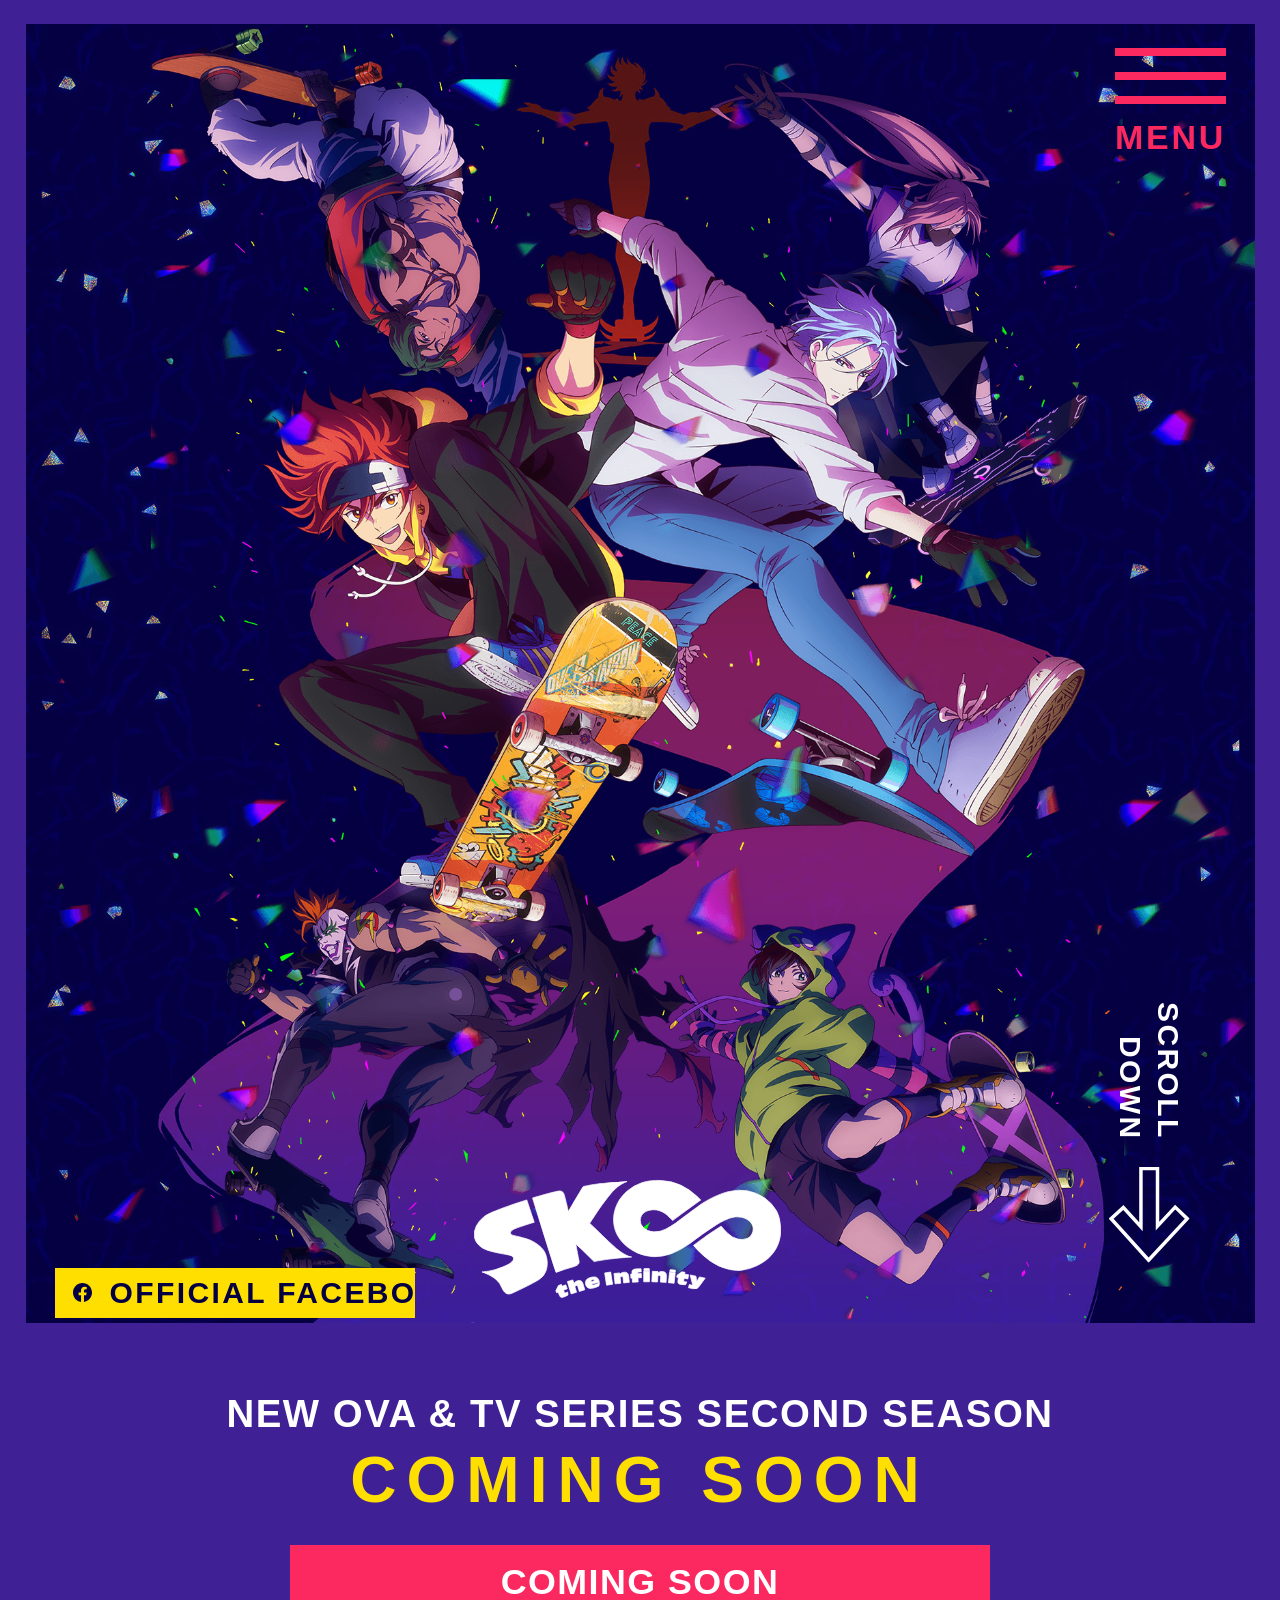
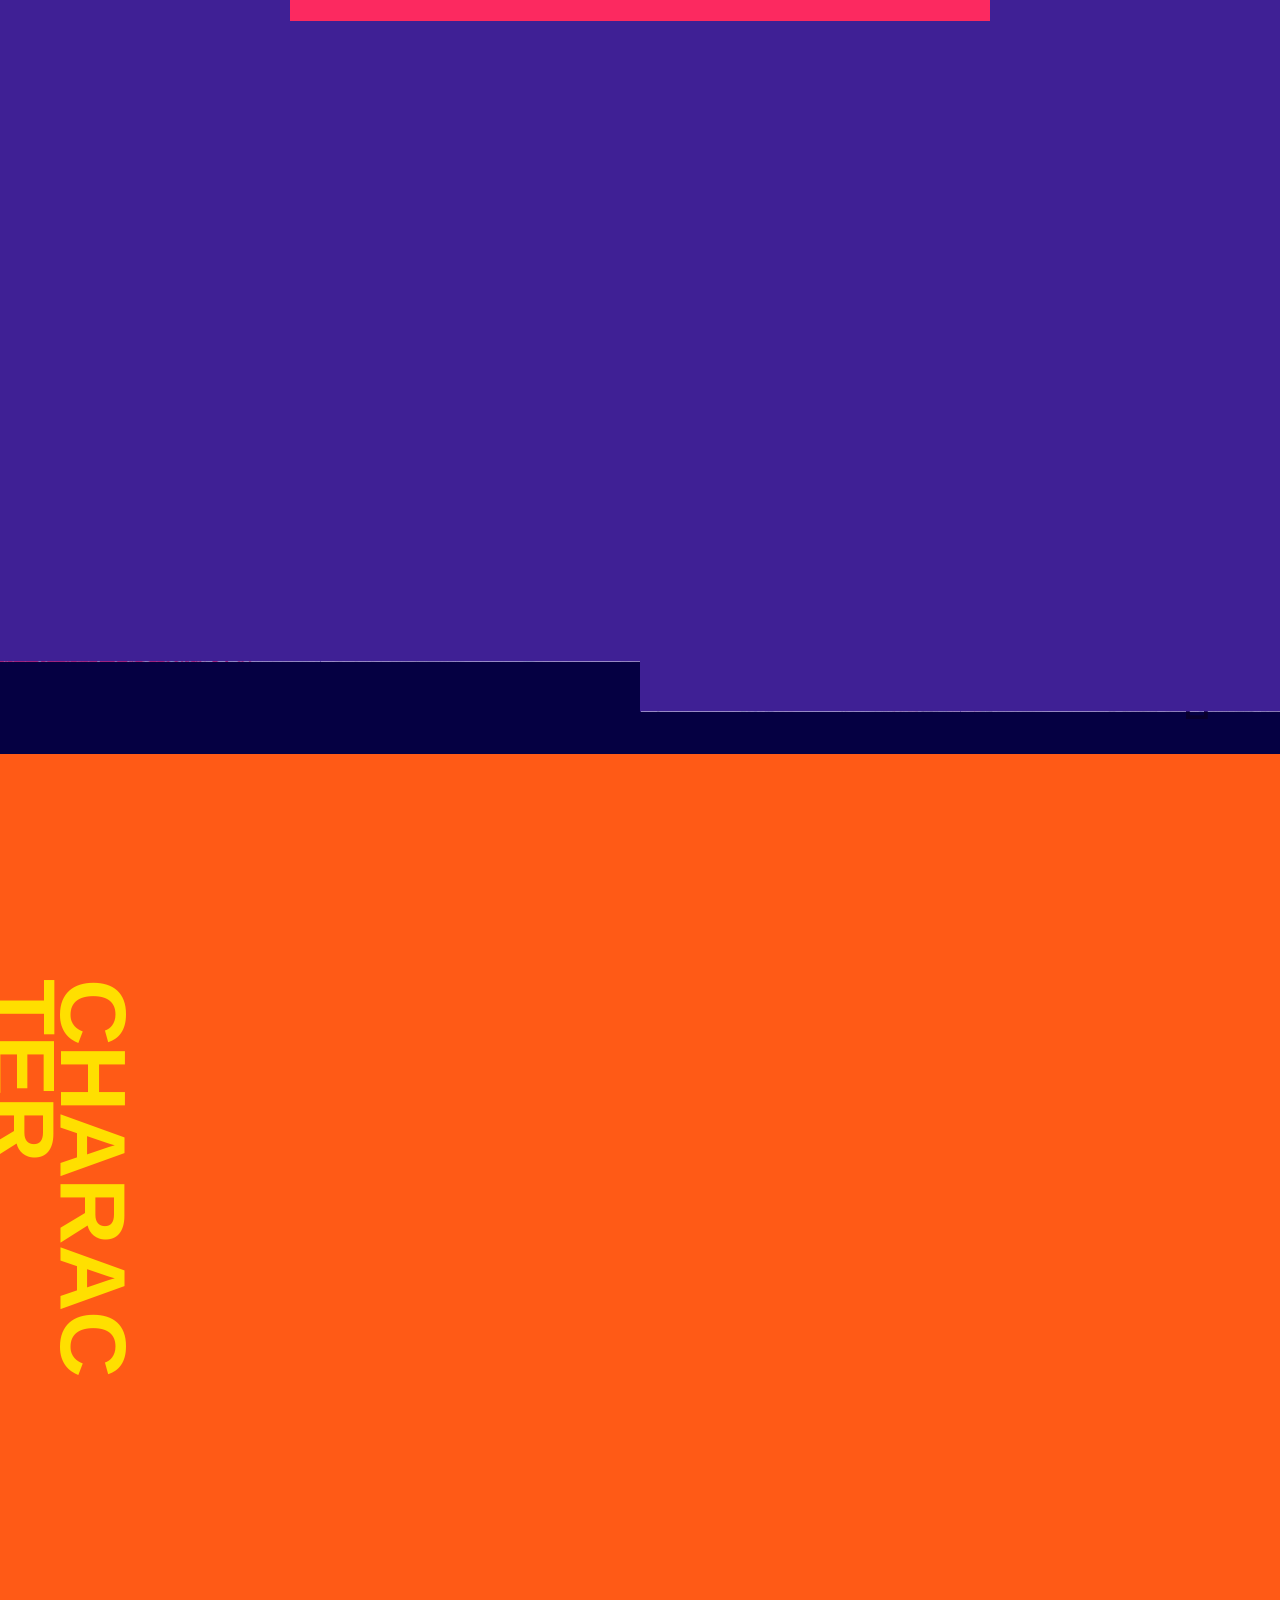
==== index.html @ 71a126e9 "!add [Добавил начальную секцию CHARACTER] - фон - оранжевый фон - анимация появления фона с двух сто" ====
<!DOCTYPE html>
<html lang="ru">
<head>
    <meta charset="UTF-8">
    <meta name="viewport" content="width=device-width, initial-scale=1.0">
    <link rel="stylesheet" href="reset.css">
    <link rel="stylesheet" href="style.css">
    <title>SK8 Infinity</title>
</head>
<body>
    <div class="page">
        <button class="burger" type="button" aria-label="Открыть меню">
            <span class="burger__lines" aria-hidden="true">
                <span class="burger__line"></span>
                <span class="burger__line"></span>
                <span class="burger__line"></span>
            </span>
            <span class="burger__text">MENU</span>
        </button>

        <header class="hero">
            <div class="hero__wrapper js-hero-parallax">
                <img class="hero__bg" src="img/kv_bg_base.jpg" alt="">

                <img class="hero__lame hero__lame--back hero__layer" src="img/kv_lame_r_01.png" alt="" data-depth="16">
                <img class="hero__lame hero__lame--middle hero__layer" src="img/kv_lame_r_02.png" alt="" data-depth="-22">

                <img class="hero__character hero__character--joe hero__layer" src="img/chara_joe.png" alt="" data-depth="-13">
                <img class="hero__character hero__character--miya hero__layer" src="img/chara_miya.png" alt="" data-depth="12" data-offset-y="20.9337">
                <img class="hero__character hero__character--cherry hero__layer" src="img/chara_cherry.png" alt="" data-depth="18">
                <img class="hero__shadow hero__layer" src="img/chara_shadow.png" alt="" data-depth="-8" data-offset-y="-13.9558">

                <img class="hero__main hero__layer" src="img/Reki_29.png" alt="" data-depth="-24">

                <img class="hero__logo" src="img/logo/logo.svg" alt="SK8 the Infinity">

                <a class="facebook-ticker" href="#" aria-label="Official Facebook SK8">
                    <span class="facebook-ticker__icon" aria-hidden="true">
                        <img src="img/logo/s_facebook.svg" alt="">
                    </span>
                    <span class="facebook-ticker__viewport">
                        <span class="facebook-ticker__track">
                            <span class="facebook-ticker__text">OFFICIAL FACEBOOK SK8</span>
                            <span class="facebook-ticker__text">OFFICIAL FACEBOOK SK8</span>
                            <span class="facebook-ticker__text">OFFICIAL FACEBOOK SK8</span>
                        </span>
                    </span>
                </a>

                <div class="scroll-down" aria-hidden="true">
                    <p class="scroll-down__text">
                        <span class="scroll-down__word">SCROLL</span>
                        <span class="scroll-down__word">DOWN</span>
                    </p>
                    <span class="scroll-down__arrow-wrap">
                        <img class="scroll-down__arrow" src="img/logo/arrow_l_w.svg" alt="">
                    </span>
                </div>

                <img class="hero__lame hero__lame--front hero__layer" src="img/kv_lame_r_03.png" alt="" data-depth="34">
                <img class="hero__lame hero__lame--small hero__layer" src="img/kv_lame_s.png" alt="" data-depth="-38">
            </div>
        </header>

        <section class="announcement" aria-labelledby="announcement-title">
            <p class="announcement__lead">NEW OVA &amp; TV SERIES SECOND SEASON</p>
            <h2 class="announcement__title" id="announcement-title">COMING SOON</h2>
            <a class="announcement__button" href="#">COMING SOON</a>
        </section>

        <section class="news-section js-reveal-section" aria-labelledby="news-title">
            <div class="news-section__inner">
                <h2 class="news-section__title" id="news-title" aria-label="NEWS">
                    <span class="news-section__title-letter" aria-hidden="true">N</span>
                    <span class="news-section__title-letter" aria-hidden="true">E</span>
                    <span class="news-section__title-letter" aria-hidden="true">W</span>
                    <span class="news-section__title-letter" aria-hidden="true">S</span>
                </h2>

                <div class="news-section__content">
                    <ul class="news-list">
                        <li class="news-list__item">
                            <a class="news-list__link" href="#">
                                <time class="news-list__date" datetime="2024-11-22">11.22.2024</time>
                                <span class="news-list__text">SK8 the Infinity EXTRA PART OVA is Coming Soon!</span>
                                <span class="news-list__arrow" aria-hidden="true">›</span>
                            </a>
                        </li>
                        <li class="news-list__item">
                            <a class="news-list__link" href="#">
                                <time class="news-list__date" datetime="2021-03-29">03.29.2021</time>
                                <span class="news-list__text">Part #11 Synopsis Updated!</span>
                                <span class="news-list__arrow" aria-hidden="true">›</span>
                            </a>
                        </li>
                        <li class="news-list__item">
                            <a class="news-list__link" href="#">
                                <time class="news-list__date" datetime="2021-03-22">03.22.2021</time>
                                <span class="news-list__text">Part #10 Synopsis Updated!</span>
                                <span class="news-list__arrow" aria-hidden="true">›</span>
                            </a>
                        </li>
                    </ul>

                    <a class="news-section__more" href="#">MORE <span aria-hidden="true">►</span></a>
                </div>
            </div>

            <div class="news-section__bottom-bg" aria-hidden="true">
                <span class="news-section__bottom-block news-section__bottom-block--left"></span>
                <span class="news-section__bottom-block news-section__bottom-block--right"></span>
            </div>
            <button class="news-section__pagetop" type="button" aria-label="Наверх">
                <img src="img/logo/arrow_l_w.svg" alt="">
            </button>

            <div class="news-section__cover" aria-hidden="true">
                <span class="news-section__cover-line"></span>
                <span class="news-section__cover-line"></span>
                <span class="news-section__cover-line"></span>
                <span class="news-section__cover-line"></span>
            </div>
        </section>

        <section class="character-section js-character-section" aria-labelledby="character-title">
            <div class="character-section__bg" aria-hidden="true">
                <div class="character-section__bg-side character-section__bg-side--left"></div>
                <div class="character-section__bg-side character-section__bg-side--right"></div>
            </div>

            <h2 class="character-section__title" id="character-title" aria-label="CHARACTER">
                <span class="character-section__title-letter" aria-hidden="true">C</span>
                <span class="character-section__title-letter" aria-hidden="true">H</span>
                <span class="character-section__title-letter" aria-hidden="true">A</span>
                <span class="character-section__title-letter" aria-hidden="true">R</span>
                <span class="character-section__title-letter" aria-hidden="true">A</span>
                <span class="character-section__title-letter" aria-hidden="true">C</span>
                <span class="character-section__title-letter" aria-hidden="true">T</span>
                <span class="character-section__title-letter" aria-hidden="true">E</span>
                <span class="character-section__title-letter" aria-hidden="true">R</span>
            </h2>
        </section>
    </div>

    <script src="script/main.js"></script>
</body>
</html>
---- style.css ----
html {
    background: #3f2095;
}

body {
    min-width: 320px;
    background: #3f2095;
    color: #ffffff;
    font-family: Arial, Helvetica, sans-serif;
}

img {
    display: block;
    max-width: 100%;
}

.page {
    min-height: 100vh;
    overflow: hidden;
}

.burger {
    position: fixed;
    top: 48px;
    right: 54px;
    z-index: 9999;
    isolation: isolate;
    display: inline-grid;
    justify-items: center;
    gap: 16px;
    border: 0;
    background: transparent;
    color: #fc2960;
    cursor: pointer;
    font: inherit;
}

.burger__lines {
    display: flex;
    flex-direction: column;
    justify-self: stretch;
    gap: 16px;
    width: 100%;
}

.burger__line {
    display: block;
    width: 100%;
    height: 8px;
    background: currentColor;
    transition: transform 0.45s cubic-bezier(0.25, 1, 0.5, 1);
}

.burger:hover .burger__line:nth-child(1),
.burger:focus-visible .burger__line:nth-child(1) {
    transform: translateY(24px);
}

.burger:hover .burger__line:nth-child(3),
.burger:focus-visible .burger__line:nth-child(3) {
    transform: translateY(-24px);
}

.burger__text {
    font-family: Impact, "Arial Black", Arial, sans-serif;
    font-size: 34px;
    font-weight: 900;
    line-height: 1;
    letter-spacing: 0.08em;
}

.hero {
    display: flex;
    align-items: flex-start;
    justify-content: center;
    min-height: 100vh;
    background: #3f2095;
    overflow: hidden;
    padding-top: 24px;
}

.hero__wrapper {
    position: relative;
    width: min(96vw, 1800px);
    min-width: 320px;
    aspect-ratio: 1800 / 1903;
    overflow: hidden;
    isolation: isolate;
    contain: layout paint;
}

.hero__bg,
.hero__layer {
    position: absolute;
    inset: 0;
    width: 100%;
    height: 100%;
    user-select: none;
    pointer-events: none;
}

.hero__bg {
    position: relative;
    z-index: 0;
    object-fit: cover;
}

.hero__layer {
    object-fit: cover;
}

.hero__lame {
    z-index: 1;
    object-fit: cover;
}

.hero__lame--middle {
    z-index: 4;
}

.hero__lame--front,
.hero__lame--small {
    z-index: 9;
}

.hero__character {
    z-index: 2;
}

.hero__character--joe,
.hero__character--miya,
.hero__character--cherry,
.hero__shadow {
    transform-origin: center bottom;
}

.hero__shadow {
    z-index: 3;
}

.hero__main {
    z-index: 6;
}

.hero__logo {
    position: absolute;
    left: 49%;
    bottom: 2.2%;
    z-index: 30;
    width: 25%;
    height: auto;
    transform: translateX(-50%) rotate(-4deg);
    user-select: none;
    pointer-events: none;
}

.facebook-ticker {
    position: absolute;
    left: 2.4%;
    bottom: 0.4%;
    z-index: 10;
    display: flex;
    align-items: center;
    width: 22%;
    min-width: 360px;
    height: 50px;
    overflow: hidden;
    background: #ffdf00;
    color: #050042;
    text-decoration: none;
}

.facebook-ticker__icon {
    flex: 0 0 auto;
    display: grid;
    place-items: center;
    width: 54px;
    height: 100%;
}

.facebook-ticker__icon img {
    width: 19px;
    height: 19px;
    object-fit: contain;
}

.facebook-ticker__viewport {
    flex: 1 1 auto;
    min-width: 0;
    overflow: hidden;
}

.facebook-ticker__track {
    display: flex;
    width: max-content;
    animation: facebookTicker 7s linear infinite;
}

.facebook-ticker__text {
    flex: 0 0 auto;
    padding-right: 38px;
    font-family: Impact, "Arial Black", Arial, sans-serif;
    font-size: 30px;
    font-weight: 900;
    line-height: 1;
    letter-spacing: 0.08em;
    white-space: nowrap;
}

@keyframes facebookTicker {
    from {
        transform: translateX(0);
    }

    to {
        transform: translateX(-33.333%);
    }
}

.scroll-down {
    position: absolute;
    right: 4.7%;
    bottom: 5.2%;
    z-index: 10;
    display: grid;
    justify-items: center;
    gap: 34px;
    color: #ffffff;
    pointer-events: none;
}

.scroll-down__text {
    display: flex;
    flex-direction: row-reverse;
    align-items: flex-start;
    gap: 8px;
    font-family: Impact, "Arial Black", Arial, sans-serif;
    font-size: 30px;
    font-weight: 900;
    line-height: 1;
    letter-spacing: 0.08em;
}

.scroll-down__word {
    writing-mode: vertical-rl;
    text-orientation: mixed;
}

.scroll-down__word:last-child {
    align-self: flex-end;
}

.scroll-down__arrow-wrap {
    display: block;
    width: 96px;
    animation: scrollArrowDown 0.85s cubic-bezier(0.45, 0, 0.55, 1) infinite alternate;
}

.scroll-down__arrow {
    width: 100%;
    height: auto;
    transform: rotate(90deg);
}

@keyframes scrollArrowDown {
    from {
        transform: translateY(0);
    }

    to {
        transform: translateY(18px);
    }
}

.announcement {
    background: #3f2095;
    padding: 72px 7% 15px;
    text-align: center;
}

.announcement__lead,
.announcement__title,
.announcement__button {
    font-family: Impact, "Arial Black", Arial, sans-serif;
    font-weight: 900;
    line-height: 1;
    letter-spacing: 0.04em;
}

.announcement__lead {
    color: #ffffff;
    font-size: clamp(24px, 3vw, 40px);
}

.announcement__title {
    margin-top: 14px;
    color: #ffdf00;
    font-size: clamp(34px, 5vw, 68px);
    letter-spacing: 10px;
}

.announcement__button {
    display: flex;
    align-items: center;
    justify-content: center;
    margin: 33px auto 0;
    width: min(100%, 700px);
    min-height: 76px;
    background: #fc2960;
    color: #ffffff;
    font-size: clamp(24px, 2.8vw, 38px);
    text-decoration: none;
}

.news-section {
    position: relative;
    overflow: hidden;
    background: url("img/section_news/bg_pc.jpg") center center / cover no-repeat;
    color: #050042;
    margin-top: 72px;
    padding: 96px 0 146px;
}

.news-section::before,
.news-section::after {
    position: absolute;
    z-index: 0;
    width: 34%;
    height: 58%;
    background-repeat: no-repeat;
    background-size: contain;
    pointer-events: none;
    content: "";
}

.news-section::before {
    top: 0;
    right: 0;
    background-image: url("img/section_news/news_bg_splash01.png");
    background-position: top right;
}

.news-section::after {
    bottom: 0;
    left: 0;
    background-image: url("img/section_news/news_bg_splash02.png");
    background-position: bottom left;
}

.news-section__inner {
    position: relative;
    z-index: 1;
    display: grid;
    grid-template-columns: 120px minmax(0, 1fr);
    gap: 34px;
    width: min(72vw, 1340px);
    margin: 0 auto;
}

.news-section__title {
    justify-self: end;
    writing-mode: vertical-rl;
    font-family: Impact, "Arial Black", Arial, sans-serif;
    font-weight: 900;
    font-size: 0;
    line-height: 0;
    letter-spacing: 0;
}

.news-section__title-letter {
    display: inline-block;
    opacity: 0;
    font-size: clamp(72px, 6.3vw, 118px);
    line-height: 0.72;
    letter-spacing: 0;
    transform: translate(-220px, 420px);
    transition: opacity 0.45s ease, transform 0.85s cubic-bezier(0.16, 1, 0.3, 1);
}

.news-section.is-visible .news-section__title-letter {
    opacity: 1;
    transform: translate(0, 0);
}

.news-section.is-visible .news-section__title-letter:nth-child(1) {
    transition-delay: 0.3s;
}

.news-section.is-visible .news-section__title-letter:nth-child(2) {
    transition-delay: 0.42s;
}

.news-section.is-visible .news-section__title-letter:nth-child(3) {
    transition-delay: 0.54s;
}

.news-section.is-visible .news-section__title-letter:nth-child(4) {
    transition-delay: 0.66s;
}

.news-section:not(.is-visible) .news-section__title-letter:nth-child(1) {
    transition-delay: 0.18s;
}

.news-section:not(.is-visible) .news-section__title-letter:nth-child(2) {
    transition-delay: 0.12s;
}

.news-section:not(.is-visible) .news-section__title-letter:nth-child(3) {
    transition-delay: 0.06s;
}

.news-section:not(.is-visible) .news-section__title-letter:nth-child(4) {
    transition-delay: 0s;
}

.news-section__content {
    min-width: 0;
    padding-top: 24px;
}

.news-list {
    display: grid;
    gap: 11px;
    opacity: 0;
    transform: translateX(180px) scaleX(1.12);
    transform-origin: right center;
    transition: opacity 0.2s ease, transform 0.42s cubic-bezier(0.16, 1, 0.3, 1);
    transition-delay: 0s;
}

.news-section.is-visible .news-list {
    opacity: 1;
    transform: translateX(0) scaleX(1);
    transition-delay: 0.46s;
}

.news-list__item {
    position: relative;
    background: #050042;
    overflow: hidden;
}

.news-list__item::before {
    position: absolute;
    inset: 0;
    z-index: 0;
    transform: scaleX(0);
    transform-origin: left center;
    background: #ffdf00;
    transition: transform 0.55s cubic-bezier(0.16, 1, 0.3, 1);
    content: "";
}

.news-list__item:hover::before,
.news-list__item:focus-within::before {
    transform: scaleX(1);
}

.news-list__link {
    position: relative;
    z-index: 1;
    display: grid;
    grid-template-columns: 210px minmax(0, 1fr) 56px;
    align-items: center;
    min-height: 102px;
    padding: 0 18px 0 0;
    color: #ffffff;
    text-decoration: none;
    transition: color 0.25s ease;
}

.news-list__item:hover .news-list__link,
.news-list__item:focus-within .news-list__link {
    color: #050042;
}

.news-list__date {
    justify-self: start;
    transform: rotate(-5deg);
    background: #ffdf00;
    color: #050042;
    padding: 4px 10px 6px;
    font-family: Impact, "Arial Black", Arial, sans-serif;
    font-size: clamp(24px, 2vw, 38px);
    font-weight: 900;
    line-height: 0.9;
    letter-spacing: 0.02em;
    white-space: nowrap;
}

.news-list__text {
    min-width: 0;
    font-family: Impact, "Arial Black", Arial, sans-serif;
    font-size: clamp(17px, 1.25vw, 24px);
    font-weight: 900;
    line-height: 1.2;
}

.news-list__arrow {
    justify-self: center;
    color: #ffffff;
    font-family: Arial, Helvetica, sans-serif;
    font-size: 68px;
    font-weight: 400;
    line-height: 1;
    transition: color 0.25s ease;
}

.news-list__item:hover .news-list__arrow,
.news-list__item:focus-within .news-list__arrow {
    color: #050042;
}

.news-section__more {
    display: inline-flex;
    align-items: center;
    justify-content: flex-end;
    gap: 10px;
    float: right;
    margin-top: 28px;
    color: #050042;
    font-family: Impact, "Arial Black", Arial, sans-serif;
    font-size: 24px;
    font-weight: 900;
    line-height: 1;
    text-align: right;
    text-decoration: none;
    letter-spacing: 0.04em;
    opacity: 0;
    transform: translateX(180px) scaleX(1.12);
    transform-origin: right center;
    transition: opacity 0.2s ease, transform 0.42s cubic-bezier(0.16, 1, 0.3, 1);
    transition-delay: 0s;
}

.news-section.is-visible .news-section__more {
    opacity: 1;
    transform: translateX(0) scaleX(1);
    transition-delay: 0.46s;
}

.news-section__more span {
    display: inline-block;
    font-size: 16px;
    line-height: 1;
    transition: transform 0.35s cubic-bezier(0.16, 1, 0.3, 1);
}

.news-section__more:hover span,
.news-section__more:focus-visible span {
    transform: translateX(10px);
}

.news-section__cover {
    position: absolute;
    inset: -1px 0 -2px;
    z-index: 5;
    display: flex;
    clip-path: polygon(0 0, 100% 0, 100% calc(100% - 44px), 50% calc(100% - 44px), 50% calc(100% - 94px), 0 calc(100% - 94px));
    pointer-events: none;
}

.news-section__bottom-bg {
    position: absolute;
    inset: auto 0 -2px;
    z-index: 1;
    height: 102px;
    pointer-events: none;
}

.news-section__bottom-block {
    position: absolute;
    background: #050042;
}

.news-section__bottom-block--left {
    left: 0;
    bottom: 0;
    width: calc(50% + 1px);
    height: 94px;
}

.news-section__bottom-block--right {
    right: 0;
    bottom: 0;
    width: calc(50% + 1px);
    height: 44px;
}

.news-section__pagetop {
    position: absolute;
    right: 2.4%;
    bottom: 42px;
    z-index: 2;
    width: 104px;
    border: 0;
    background: transparent;
    cursor: pointer;
    transform: rotate(-90deg);
}

.news-section__pagetop img {
    width: 100%;
    height: auto;
    filter: brightness(0) saturate(100%) invert(6%) sepia(89%) saturate(2512%) hue-rotate(244deg) brightness(75%) contrast(112%);
    transition: transform 0.4s cubic-bezier(0.16, 1, 0.3, 1);
}

.news-section__pagetop:hover img,
.news-section__pagetop:focus-visible img {
    transform: translateX(14px);
}

.news-section__cover-line {
    flex: 1 0 25.08%;
    margin-left: -1px;
    background: #3f2095;
    transform: scaleY(1);
    transform-origin: center bottom;
    transition: transform 1.2s cubic-bezier(0.16, 1, 0.3, 1);
}

.news-section__cover-line:first-child {
    margin-left: 0;
}

.news-section.is-visible .news-section__cover-line {
    transform: scaleY(0);
}

.news-section.is-visible .news-section__cover-line:nth-child(4) {
    transition-delay: 0s;
}

.news-section.is-visible .news-section__cover-line:nth-child(3) {
    transition-delay: 0.12s;
}

.news-section.is-visible .news-section__cover-line:nth-child(2) {
    transition-delay: 0.24s;
}

.news-section.is-visible .news-section__cover-line:nth-child(1) {
    transition-delay: 0.36s;
}

.news-section:not(.is-visible) .news-section__cover-line:nth-child(4) {
    transition-delay: 0.36s;
}

.news-section:not(.is-visible) .news-section__cover-line:nth-child(3) {
    transition-delay: 0.24s;
}

.news-section:not(.is-visible) .news-section__cover-line:nth-child(2) {
    transition-delay: 0.12s;
}

.news-section:not(.is-visible) .news-section__cover-line:nth-child(1) {
    transition-delay: 0s;
}

.character-section {
    position: relative;
    min-height: 100vh;
    overflow: hidden;
    background: #ff5a16;
}

.character-section__bg {
    position: absolute;
    inset: 0;
    display: flex;
    pointer-events: none;
}

.character-section__bg-side {
    min-width: 0;
    transform: scaleX(0);
    transition: transform 1.1s cubic-bezier(0.16, 1, 0.3, 1);
}

.character-section__bg-side--left {
    flex: 0 0 30%;
    transform-origin: left center;
    background: linear-gradient(rgba(0, 0, 0, 0.34), rgba(0, 0, 0, 0.34)), url("img/section_characters/bg_img_pc.jpg") center center / cover no-repeat;
}

.character-section__bg-side--right {
    flex: 1 1 auto;
    transform-origin: right center;
    background: url("img/section_characters/bg_orange_sp.jpg") center center / cover no-repeat;
}

.character-section.is-visible .character-section__bg-side {
    transform: scaleX(1);
}

.character-section.is-visible .character-section__bg-side--left {
    transition-delay: 0s;
}

.character-section.is-visible .character-section__bg-side--right {
    transition-delay: 0.12s;
}

.character-section:not(.is-visible) .character-section__bg-side--left {
    transition-delay: 0.12s;
}

.character-section:not(.is-visible) .character-section__bg-side--right {
    transition-delay: 0s;
}

.character-section__title {
    position: absolute;
    top: 50%;
    left: -1.2%;
    z-index: 1;
    transform: translateY(-50%);
    writing-mode: vertical-rl;
    color: #ffdf00;
    font-family: Impact, "Arial Black", Arial, sans-serif;
    font-size: 0;
    font-weight: 900;
    line-height: 0;
    letter-spacing: 0;
}

.character-section__title-letter {
    display: inline-block;
    opacity: 0;
    font-size: clamp(74px, 7.2vw, 138px);
    line-height: 0.78;
    letter-spacing: 0;
    transform: translate(-180px, 280px);
    transition: opacity 0.42s ease, transform 0.8s cubic-bezier(0.16, 1, 0.3, 1);
}

.character-section.is-visible .character-section__title-letter {
    opacity: 1;
    transform: translate(0, 0);
}

.character-section.is-visible .character-section__title-letter:nth-child(1) {
    transition-delay: 0.2s;
}

.character-section.is-visible .character-section__title-letter:nth-child(2) {
    transition-delay: 0.3s;
}

.character-section.is-visible .character-section__title-letter:nth-child(3) {
    transition-delay: 0.4s;
}

.character-section.is-visible .character-section__title-letter:nth-child(4) {
    transition-delay: 0.5s;
}

.character-section.is-visible .character-section__title-letter:nth-child(5) {
    transition-delay: 0.6s;
}

.character-section.is-visible .character-section__title-letter:nth-child(6) {
    transition-delay: 0.7s;
}

.character-section.is-visible .character-section__title-letter:nth-child(7) {
    transition-delay: 0.8s;
}

.character-section.is-visible .character-section__title-letter:nth-child(8) {
    transition-delay: 0.9s;
}

.character-section.is-visible .character-section__title-letter:nth-child(9) {
    transition-delay: 1s;
}

.character-section:not(.is-visible) .character-section__title-letter {
    transition-delay: 0s;
}

@media (max-width: 700px) {
    .burger {
        top: 28px;
        right: 24px;
        gap: 10px;
    }

    .burger__lines {
        gap: 10px;
    }

    .burger__line {
        height: 7px;
    }

    .burger:hover .burger__line:nth-child(1),
    .burger:focus-visible .burger__line:nth-child(1) {
        transform: translateY(17px);
    }

    .burger:hover .burger__line:nth-child(3),
    .burger:focus-visible .burger__line:nth-child(3) {
        transform: translateY(-17px);
    }

    .burger__text {
        font-size: 24px;
    }

    .hero {
        align-items: stretch;
    }

    .hero__wrapper {
        width: 100vw;
    }

    .hero__logo {
        bottom: 2.8%;
        width: 58%;
    }

    .facebook-ticker {
        left: 0;
        bottom: 10%;
        width: 72%;
        min-width: 0;
        height: 42px;
    }

    .facebook-ticker__icon {
        width: 44px;
    }

    .facebook-ticker__icon img {
        width: 17px;
        height: 17px;
    }

    .facebook-ticker__text {
        padding-right: 28px;
        font-size: 24px;
    }

    .scroll-down {
        right: 5%;
        bottom: 5%;
        gap: 24px;
    }

    .scroll-down__text {
        font-size: 20px;
        gap: 6px;
    }

    .scroll-down__arrow-wrap {
        width: 64px;
    }

    .announcement {
        padding: 18px 18px 26px;
    }

    .announcement__title {
        margin-top: 10px;
        font-size: clamp(32px, 11vw, 52px);
    }

    .announcement__button {
        margin-top: 22px;
        min-height: 58px;
    }

    .news-section {
        margin-top: 48px;
        padding: 62px 18px 116px;
    }

    .news-section::before,
    .news-section::after {
        width: 58%;
        height: 36%;
    }

    .news-section__inner {
        display: block;
        width: 100%;
    }

    .news-section__title {
        margin-bottom: 24px;
        writing-mode: horizontal-tb;
    }

    .news-section__title-letter {
        font-size: 60px;
        line-height: 0.8;
        transform: translate(-120px, 120px);
    }

    .news-section__content {
        padding-top: 0;
    }

    .news-list__link {
        grid-template-columns: 1fr 34px;
        row-gap: 12px;
        min-height: 112px;
        padding: 14px 8px 14px 12px;
    }

    .news-list__date {
        grid-column: 1 / -1;
        font-size: 27px;
    }

    .news-list__text {
        font-size: 18px;
    }

    .news-list__arrow {
        font-size: 48px;
    }

    .news-section__more {
        margin-top: 22px;
        font-size: 22px;
    }

    .news-section__pagetop {
        right: 12px;
        bottom: -4px;
        width: 74px;
    }

    .news-section__bottom-bg {
        height: 82px;
    }

    .news-section__cover {
        clip-path: polygon(0 0, 100% 0, 100% calc(100% - 36px), 50% calc(100% - 36px), 50% calc(100% - 76px), 0 calc(100% - 76px));
    }

    .news-section__bottom-block--left {
        width: calc(50% + 1px);
        height: 76px;
    }

    .news-section__bottom-block--right {
        height: 36px;
        width: calc(50% + 1px);
    }

    .character-section {
        min-height: 760px;
    }

    .character-section__bg {
        display: block;
    }

    .character-section__bg-side {
        position: absolute;
        inset: 0;
    }

    .character-section__bg-side--left {
        width: 42%;
    }

    .character-section__title {
        left: -5%;
    }

    .character-section__title-letter {
        font-size: 72px;
        transform: translate(-90px, 180px);
    }
}
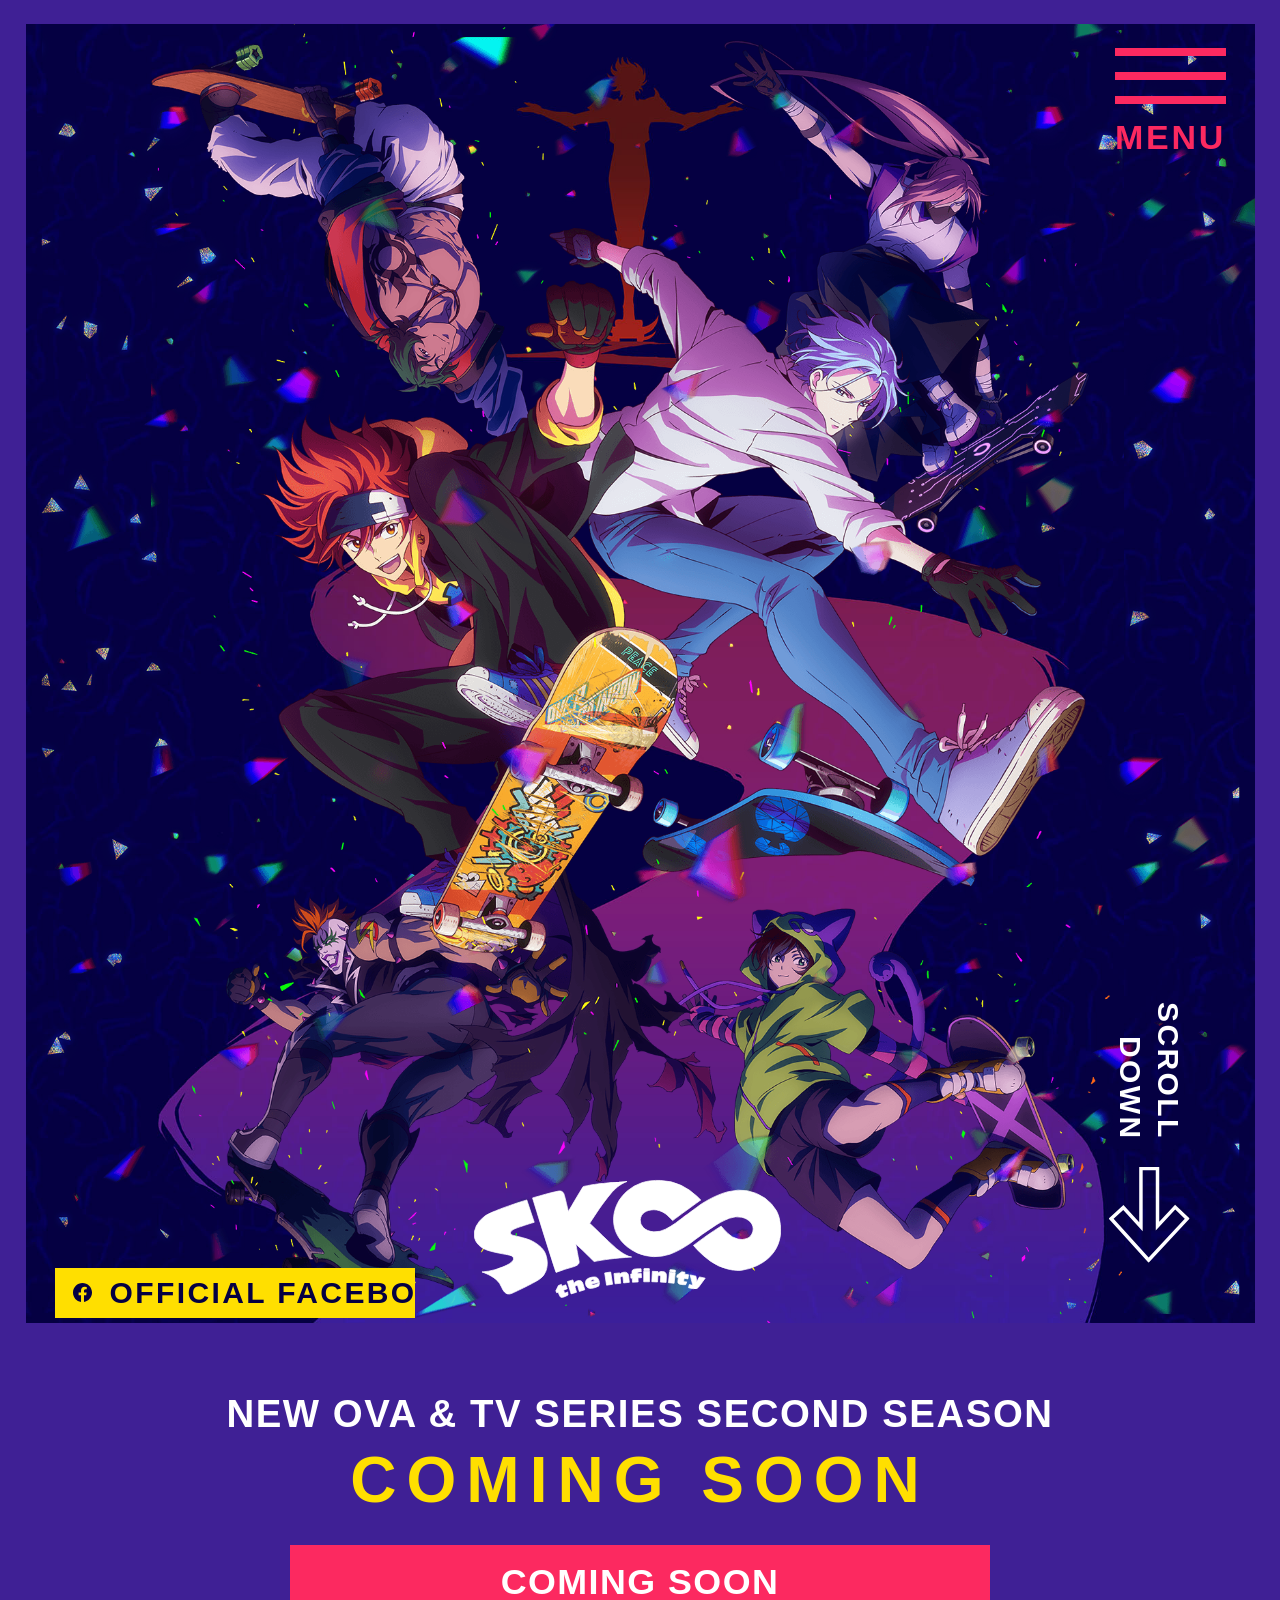
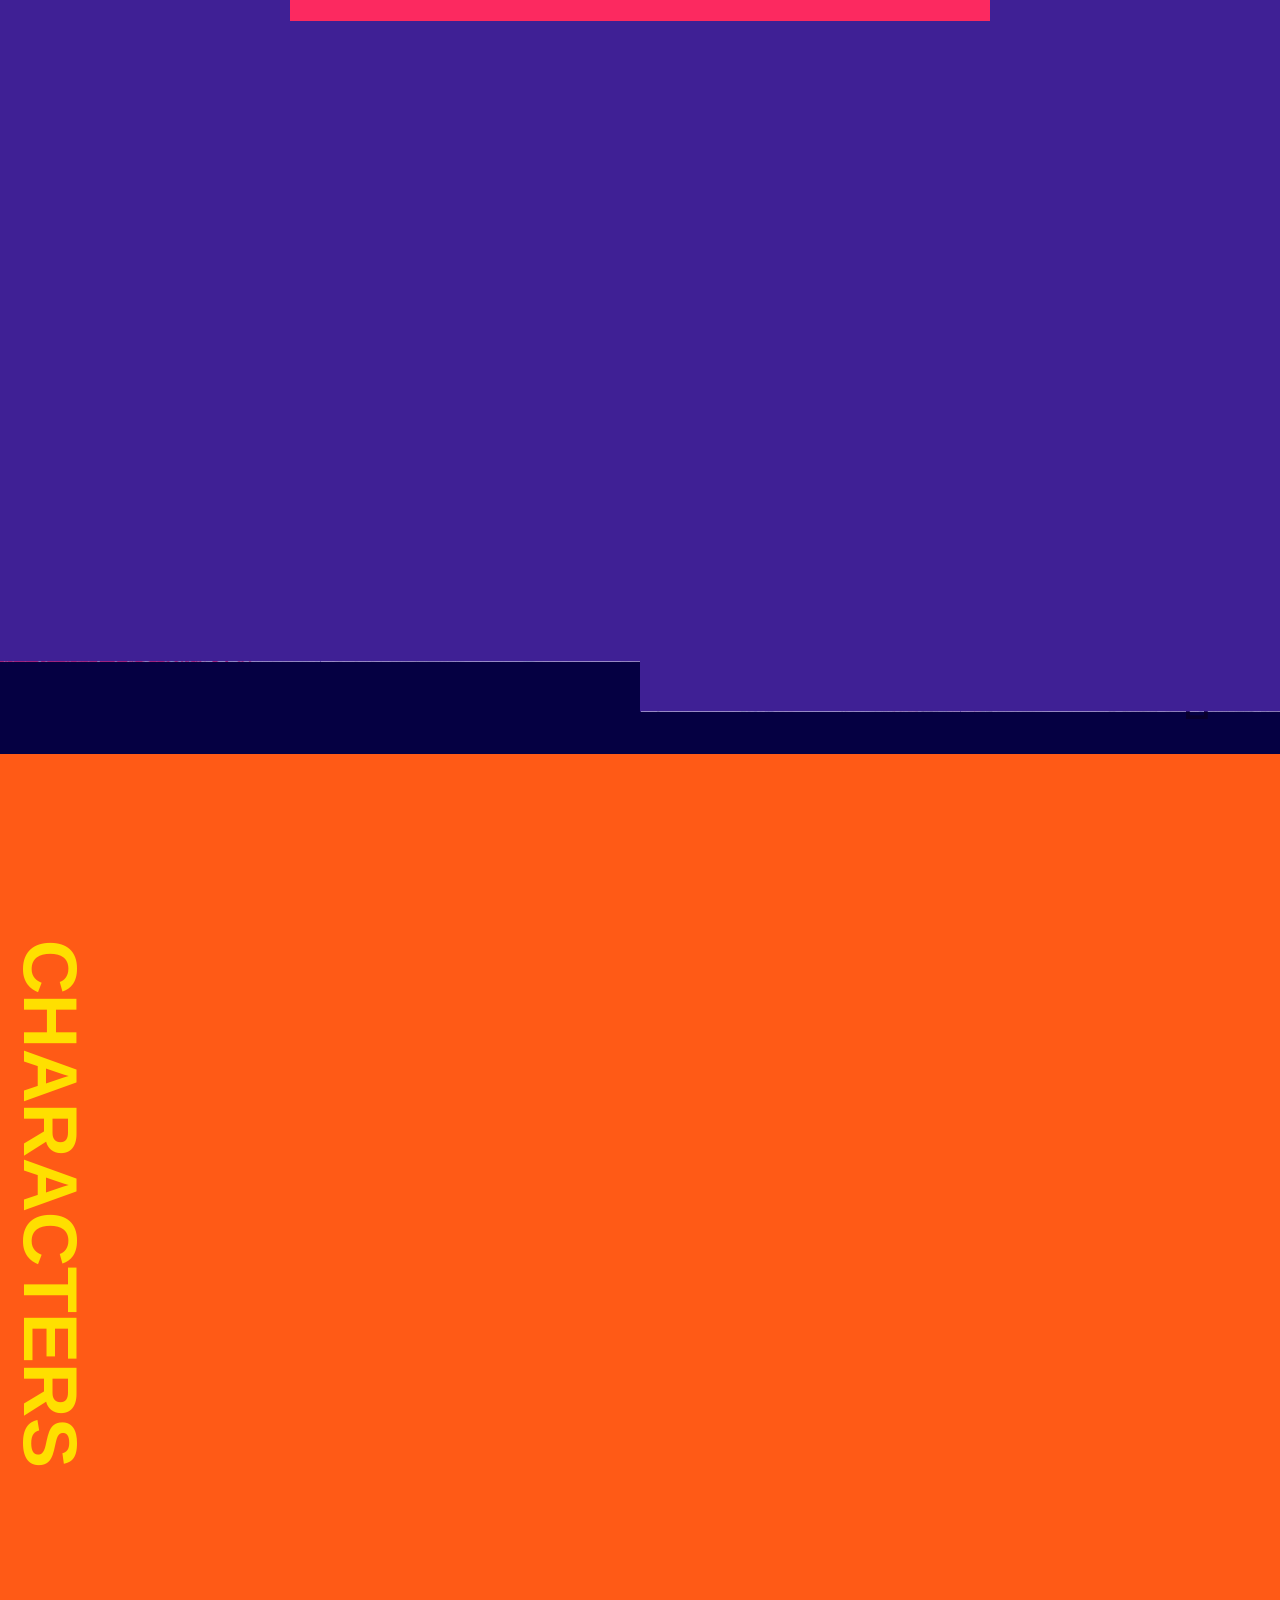
==== commit 1bf48fba: "!fix -готовы background секции characters" ====
--- a/index.html
+++ b/index.html
@@ -128,7 +128,7 @@
                 <div class="character-section__bg-side character-section__bg-side--right"></div>
             </div>
 
-            <h2 class="character-section__title" id="character-title" aria-label="CHARACTER">
+            <h2 class="character-section__title" id="character-title" aria-label="CHARACTERS">
                 <span class="character-section__title-letter" aria-hidden="true">C</span>
                 <span class="character-section__title-letter" aria-hidden="true">H</span>
                 <span class="character-section__title-letter" aria-hidden="true">A</span>
@@ -138,6 +138,7 @@
                 <span class="character-section__title-letter" aria-hidden="true">T</span>
                 <span class="character-section__title-letter" aria-hidden="true">E</span>
                 <span class="character-section__title-letter" aria-hidden="true">R</span>
+                <span class="character-section__title-letter" aria-hidden="true">S</span>
             </h2>
         </section>
     </div>
--- a/style.css
+++ b/style.css
@@ -716,10 +716,11 @@
 .character-section__title {
     position: absolute;
     top: 50%;
-    left: -1.2%;
+    left: 1.8%;
     z-index: 1;
     transform: translateY(-50%);
     writing-mode: vertical-rl;
+    white-space: nowrap;
     color: #ffdf00;
     font-family: Impact, "Arial Black", Arial, sans-serif;
     font-size: 0;
@@ -731,11 +732,11 @@
 .character-section__title-letter {
     display: inline-block;
     opacity: 0;
-    font-size: clamp(74px, 7.2vw, 138px);
-    line-height: 0.78;
+    font-size: clamp(58px, 5.9vw, 112px);
+    line-height: 0.72;
     letter-spacing: 0;
-    transform: translate(-180px, 280px);
-    transition: opacity 0.42s ease, transform 0.8s cubic-bezier(0.16, 1, 0.3, 1);
+    transform: translate(-220px, 420px);
+    transition: opacity 0.3s ease, transform 0.55s cubic-bezier(0.16, 1, 0.3, 1);
 }
 
 .character-section.is-visible .character-section__title-letter {
@@ -744,39 +745,43 @@
 }
 
 .character-section.is-visible .character-section__title-letter:nth-child(1) {
-    transition-delay: 0.2s;
+    transition-delay: 0.18s;
 }
 
 .character-section.is-visible .character-section__title-letter:nth-child(2) {
+    transition-delay: 0.24s;
+}
+
+.character-section.is-visible .character-section__title-letter:nth-child(3) {
     transition-delay: 0.3s;
 }
 
-.character-section.is-visible .character-section__title-letter:nth-child(3) {
-    transition-delay: 0.4s;
-}
-
 .character-section.is-visible .character-section__title-letter:nth-child(4) {
-    transition-delay: 0.5s;
+    transition-delay: 0.36s;
 }
 
 .character-section.is-visible .character-section__title-letter:nth-child(5) {
+    transition-delay: 0.42s;
+}
+
+.character-section.is-visible .character-section__title-letter:nth-child(6) {
+    transition-delay: 0.48s;
+}
+
+.character-section.is-visible .character-section__title-letter:nth-child(7) {
+    transition-delay: 0.54s;
+}
+
+.character-section.is-visible .character-section__title-letter:nth-child(8) {
     transition-delay: 0.6s;
 }
 
-.character-section.is-visible .character-section__title-letter:nth-child(6) {
-    transition-delay: 0.7s;
-}
-
-.character-section.is-visible .character-section__title-letter:nth-child(7) {
-    transition-delay: 0.8s;
-}
-
-.character-section.is-visible .character-section__title-letter:nth-child(8) {
-    transition-delay: 0.9s;
-}
-
 .character-section.is-visible .character-section__title-letter:nth-child(9) {
-    transition-delay: 1s;
+    transition-delay: 0.66s;
+}
+
+.character-section.is-visible .character-section__title-letter:nth-child(10) {
+    transition-delay: 0.72s;
 }
 
 .character-section:not(.is-visible) .character-section__title-letter {
@@ -974,11 +979,12 @@
     }
 
     .character-section__title {
-        left: -5%;
+        top: 50%;
+        left: 2%;
     }
 
     .character-section__title-letter {
-        font-size: 72px;
-        transform: translate(-90px, 180px);
-    }
-}
+        font-size: 48px;
+        transform: translate(-120px, 120px);
+    }
+}
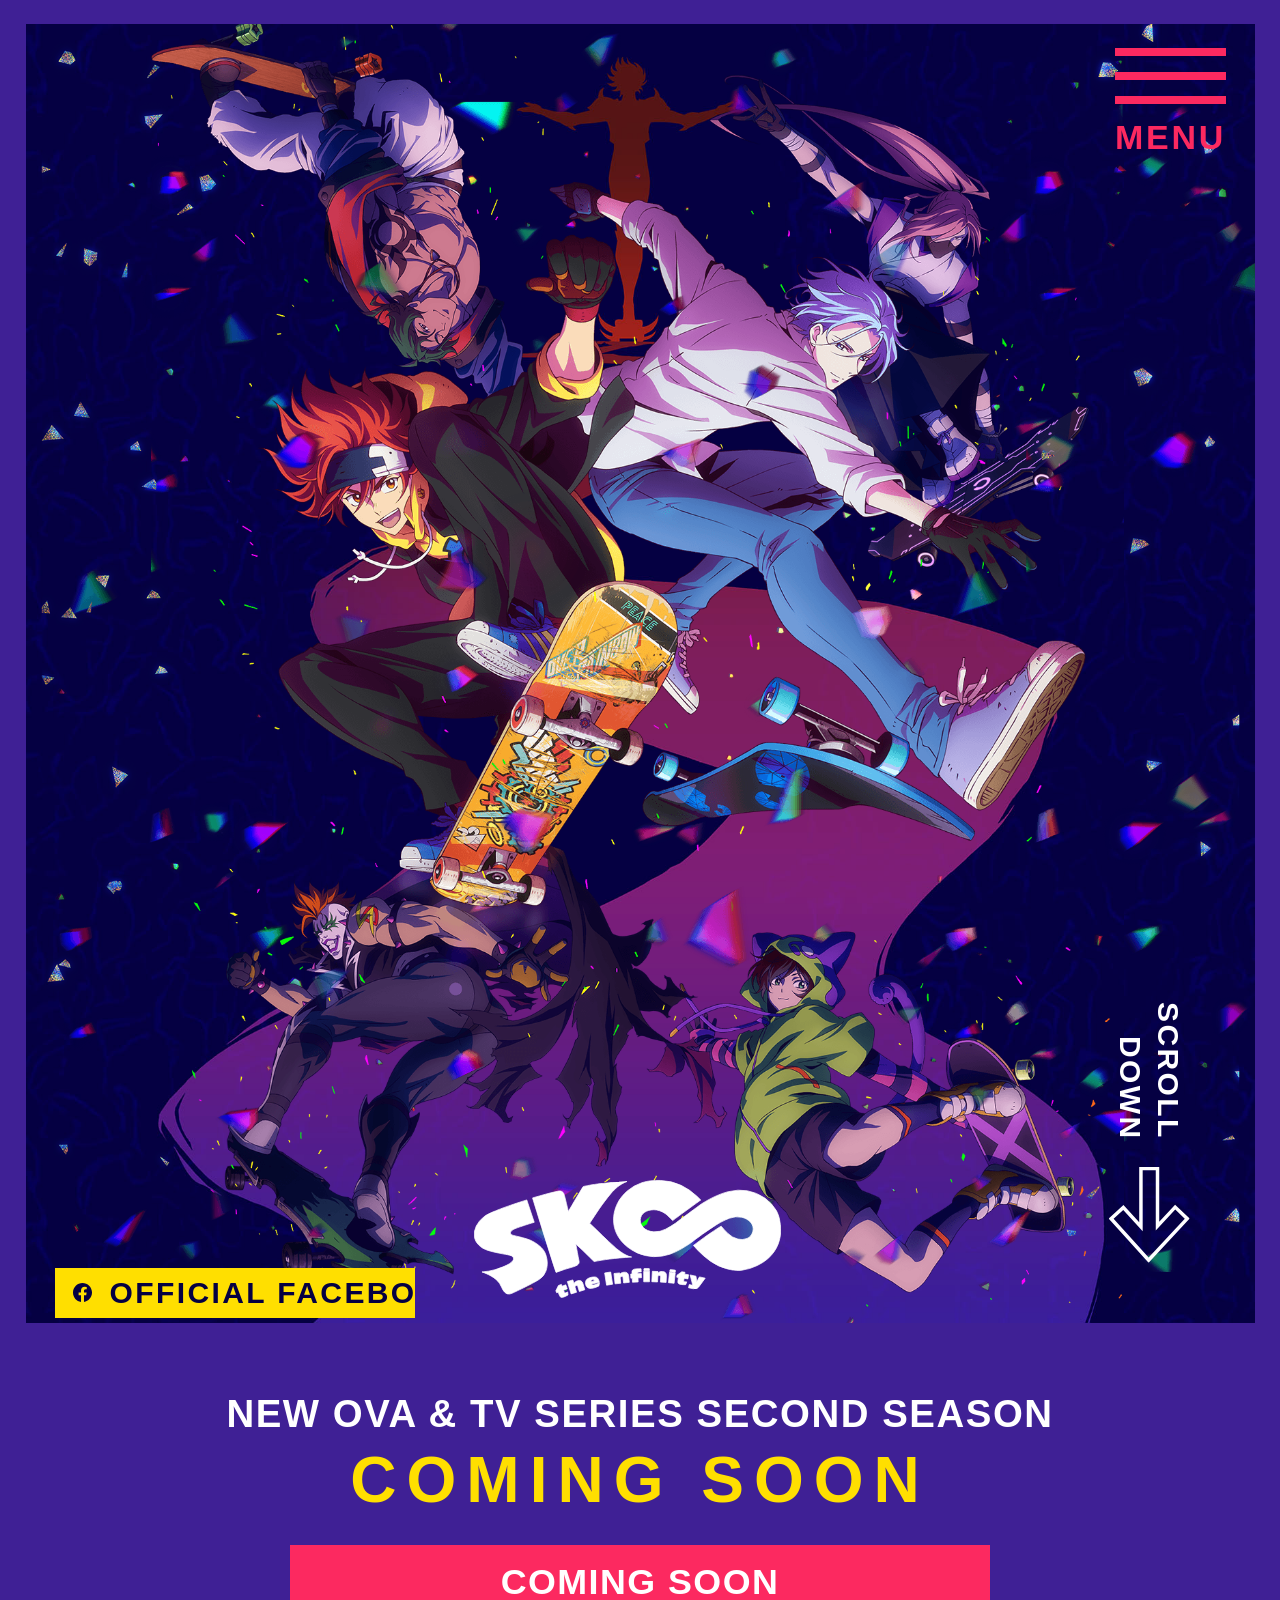
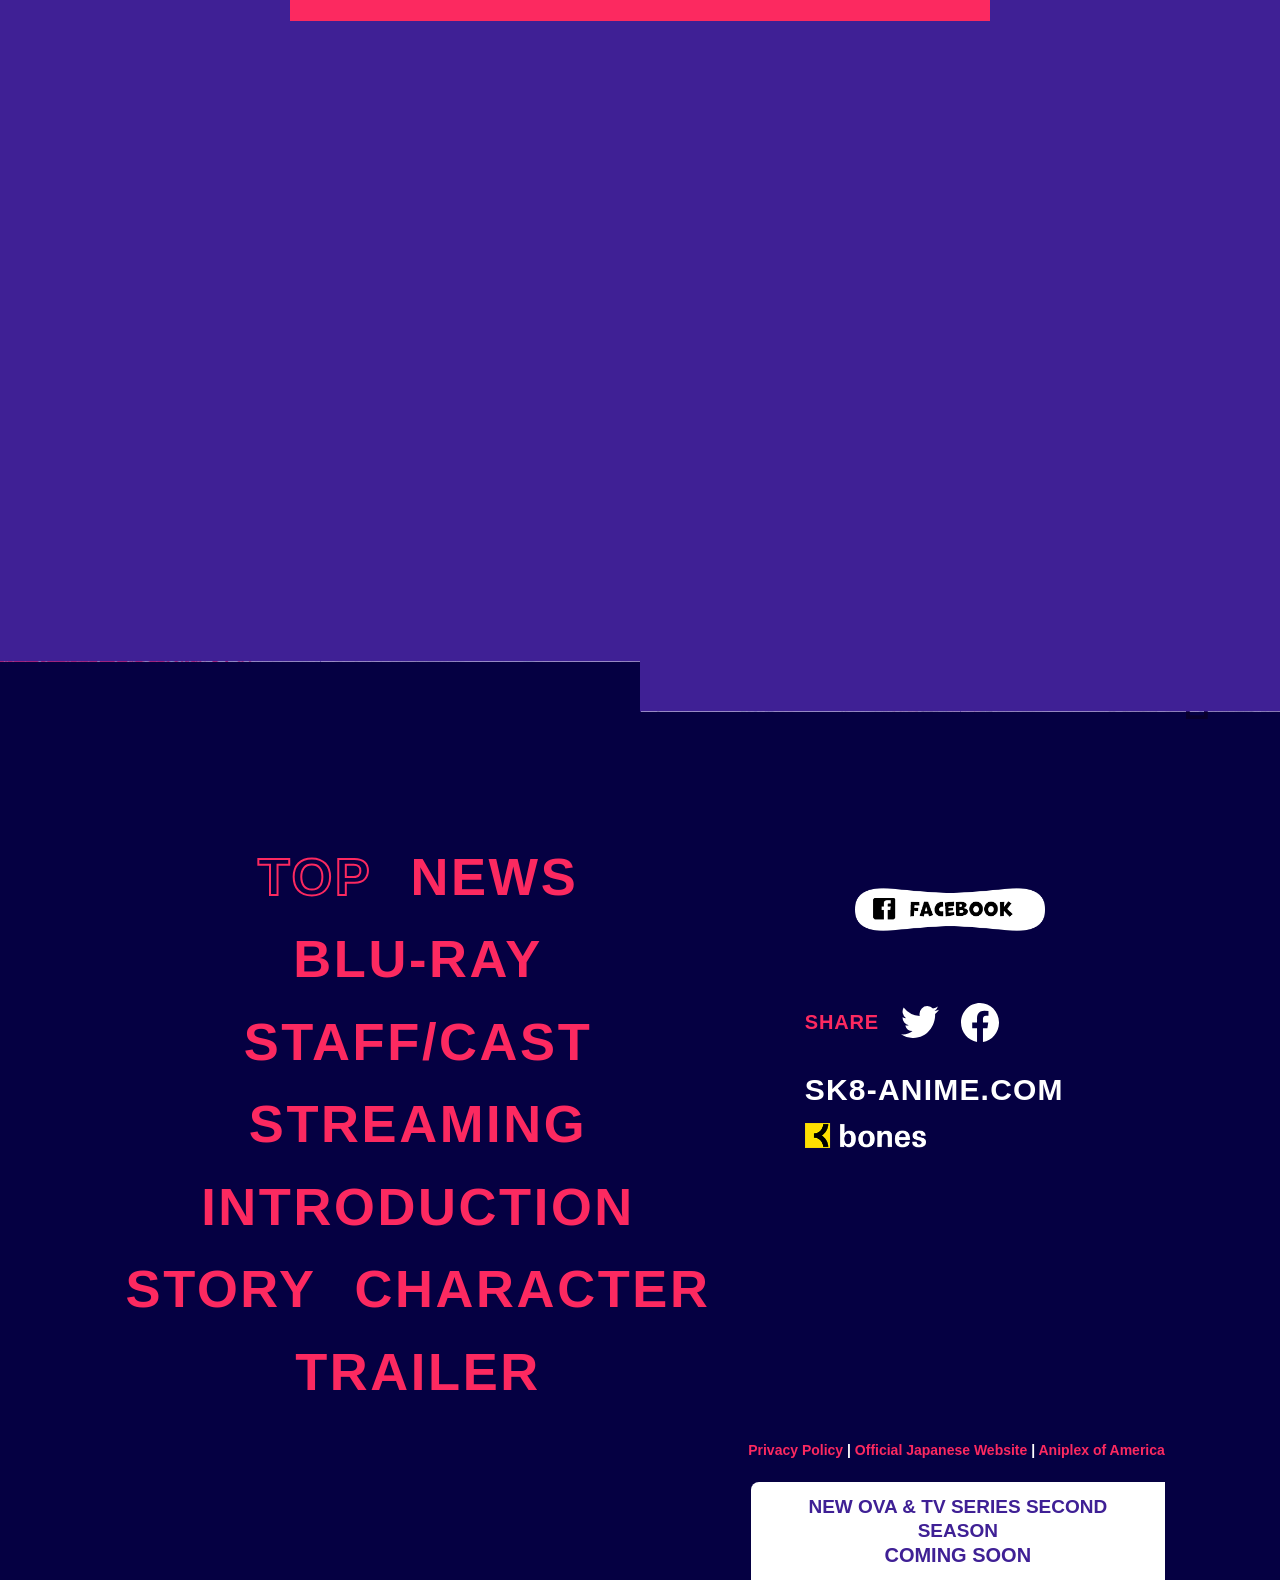
==== commit a0d908ae: "!add - начали работу с footer" ====
--- a/index.html
+++ b/index.html
@@ -9,7 +9,7 @@
 </head>
 <body>
     <div class="page">
-        <button class="burger" type="button" aria-label="Открыть меню">
+        <button class="burger" type="button" aria-label="Open menu">
             <span class="burger__lines" aria-hidden="true">
                 <span class="burger__line"></span>
                 <span class="burger__line"></span>
@@ -83,26 +83,26 @@
                             <a class="news-list__link" href="#">
                                 <time class="news-list__date" datetime="2024-11-22">11.22.2024</time>
                                 <span class="news-list__text">SK8 the Infinity EXTRA PART OVA is Coming Soon!</span>
-                                <span class="news-list__arrow" aria-hidden="true">›</span>
+                                <span class="news-list__arrow" aria-hidden="true">&rsaquo;</span>
                             </a>
                         </li>
                         <li class="news-list__item">
                             <a class="news-list__link" href="#">
                                 <time class="news-list__date" datetime="2021-03-29">03.29.2021</time>
                                 <span class="news-list__text">Part #11 Synopsis Updated!</span>
-                                <span class="news-list__arrow" aria-hidden="true">›</span>
+                                <span class="news-list__arrow" aria-hidden="true">&rsaquo;</span>
                             </a>
                         </li>
                         <li class="news-list__item">
                             <a class="news-list__link" href="#">
                                 <time class="news-list__date" datetime="2021-03-22">03.22.2021</time>
                                 <span class="news-list__text">Part #10 Synopsis Updated!</span>
-                                <span class="news-list__arrow" aria-hidden="true">›</span>
+                                <span class="news-list__arrow" aria-hidden="true">&rsaquo;</span>
                             </a>
                         </li>
                     </ul>
 
-                    <a class="news-section__more" href="#">MORE <span aria-hidden="true">►</span></a>
+                    <a class="news-section__more" href="#">MORE <span aria-hidden="true">&#9658;</span></a>
                 </div>
             </div>
 
@@ -110,7 +110,8 @@
                 <span class="news-section__bottom-block news-section__bottom-block--left"></span>
                 <span class="news-section__bottom-block news-section__bottom-block--right"></span>
             </div>
-            <button class="news-section__pagetop" type="button" aria-label="Наверх">
+
+            <button class="news-section__pagetop" type="button" aria-label="Back to top">
                 <img src="img/logo/arrow_l_w.svg" alt="">
             </button>
 
@@ -122,25 +123,56 @@
             </div>
         </section>
 
-        <section class="character-section js-character-section" aria-labelledby="character-title">
-            <div class="character-section__bg" aria-hidden="true">
-                <div class="character-section__bg-side character-section__bg-side--left"></div>
-                <div class="character-section__bg-side character-section__bg-side--right"></div>
+        <footer class="footer">
+            <div class="footer__inner">
+                <nav class="footer__nav" aria-label="Footer navigation">
+                    <a class="footer__nav-link footer__nav-link--current" href="#">TOP</a>
+                    <a class="footer__nav-link" href="#">NEWS</a>
+                    <a class="footer__nav-link" href="#">BLU-RAY</a>
+                    <a class="footer__nav-link" href="#">STAFF/CAST</a>
+                    <a class="footer__nav-link" href="#">STREAMING</a>
+                    <a class="footer__nav-link" href="#">INTRODUCTION</a>
+                    <a class="footer__nav-link" href="#">STORY</a>
+                    <a class="footer__nav-link" href="#">CHARACTER</a>
+                    <a class="footer__nav-link" href="#">TRAILER</a>
+                </nav>
+
+                <div class="footer__side">
+                    <a class="footer__facebook" href="#" aria-label="Facebook">
+                        <img src="img/footer/btn_facebook.png" alt="Facebook">
+                    </a>
+
+                    <div class="footer__share">
+                        <span class="footer__share-label">SHARE</span>
+                        <a class="footer__share-link" href="#" aria-label="Twitter">
+                            <img src="img/footer/s_twitter.svg" alt="">
+                        </a>
+                        <a class="footer__share-link" href="#" aria-label="Facebook">
+                            <img src="img/footer/s_facebook.svg" alt="">
+                        </a>
+                    </div>
+
+                    <p class="footer__site">SK8-ANIME.COM</p>
+                    <a class="footer__studio" href="#" aria-label="bones">
+                        <img src="img/footer/logo_bones.png" alt="bones">
+                    </a>
+                </div>
+
+                <div class="footer__meta">
+                    <p class="footer__policy">
+                        <a href="#">Privacy Policy</a> |
+                        <a href="#">Official Japanese Website</a> |
+                        <a href="#">Aniplex of America</a>
+                    </p>
+                    <p class="footer__copy">&copy;BONES, Hiroko Utsumi/Project SK8</p>
+                </div>
+
+                <a class="footer__banner" href="#">
+                    <span>NEW OVA &amp; TV SERIES SECOND SEASON</span>
+                    <strong>COMING SOON</strong>
+                </a>
             </div>
-
-            <h2 class="character-section__title" id="character-title" aria-label="CHARACTERS">
-                <span class="character-section__title-letter" aria-hidden="true">C</span>
-                <span class="character-section__title-letter" aria-hidden="true">H</span>
-                <span class="character-section__title-letter" aria-hidden="true">A</span>
-                <span class="character-section__title-letter" aria-hidden="true">R</span>
-                <span class="character-section__title-letter" aria-hidden="true">A</span>
-                <span class="character-section__title-letter" aria-hidden="true">C</span>
-                <span class="character-section__title-letter" aria-hidden="true">T</span>
-                <span class="character-section__title-letter" aria-hidden="true">E</span>
-                <span class="character-section__title-letter" aria-hidden="true">R</span>
-                <span class="character-section__title-letter" aria-hidden="true">S</span>
-            </h2>
-        </section>
+        </footer>
     </div>
 
     <script src="script/main.js"></script>
--- a/style.css
+++ b/style.css
@@ -588,6 +588,7 @@
     height: 44px;
 }
 
+
 .news-section__pagetop {
     position: absolute;
     right: 2.4%;
@@ -661,131 +662,190 @@
     transition-delay: 0s;
 }
 
-.character-section {
+.footer {
     position: relative;
-    min-height: 100vh;
+    min-height: 500px;
+    background: #050042;
+    color: #ffffff;
     overflow: hidden;
-    background: #ff5a16;
-}
-
-.character-section__bg {
+}
+
+.footer__inner {
+    position: relative;
+    display: grid;
+    grid-template-columns: minmax(0, 1fr) 360px;
+    column-gap: 8%;
+    width: min(82%, 1360px);
+    margin: 0 auto;
+    padding: 96px 0 72px;
+}
+
+.footer__nav {
+    display: flex;
+    flex-wrap: wrap;
+    align-content: flex-start;
+    justify-content: center;
+    gap: 28px 38px;
+    max-width: 850px;
+    font-family: Impact, "Arial Black", Arial, sans-serif;
+    font-size: clamp(42px, 4.1vw, 72px);
+    font-weight: 900;
+    line-height: 1.04;
+    letter-spacing: 0.05em;
+    text-align: center;
+}
+
+.footer__nav-link {
+    color: #fc2960;
+    text-decoration: none;
+    transition: color 0.25s ease, -webkit-text-stroke-color 0.25s ease;
+}
+
+.footer__nav-link:hover,
+.footer__nav-link:focus-visible {
+    color: #ffffff;
+}
+
+.footer__nav-link--current {
+    color: transparent;
+    -webkit-text-stroke: 2px #fc2960;
+}
+
+.footer__side {
+    display: grid;
+    justify-items: start;
+    align-content: start;
+    padding-top: 38px;
+}
+
+.footer__facebook {
+    display: block;
+    width: 190px;
+    margin-left: 50px;
+    transition: transform 0.35s cubic-bezier(0.16, 1, 0.3, 1);
+}
+
+.footer__facebook:hover,
+.footer__facebook:focus-visible {
+    transform: scale(1.05);
+}
+
+.footer__facebook img {
+    width: 100%;
+}
+
+.footer__share {
+    display: flex;
+    align-items: center;
+    gap: 22px;
+    margin-top: 72px;
+}
+
+.footer__share-label {
+    color: #fc2960;
+    font-family: Impact, "Arial Black", Arial, sans-serif;
+    font-size: 20px;
+    font-weight: 900;
+    letter-spacing: 0.04em;
+}
+
+.footer__share-link {
+    display: grid;
+    place-items: center;
+    width: 38px;
+    height: 38px;
+    transition: transform 0.35s cubic-bezier(0.16, 1, 0.3, 1);
+}
+
+.footer__share-link:hover,
+.footer__share-link:focus-visible {
+    transform: translateY(-4px);
+}
+
+.footer__share-link img {
+    width: 100%;
+    height: 100%;
+    object-fit: contain;
+}
+
+.footer__site {
+    margin-top: 34px;
+    font-family: Impact, "Arial Black", Arial, sans-serif;
+    font-size: 30px;
+    font-weight: 900;
+    line-height: 1;
+    letter-spacing: 0.04em;
+}
+
+.footer__studio {
+    display: block;
+    margin-top: 18px;
+    width: 121px;
+    transition: opacity 0.25s ease;
+}
+
+.footer__studio:hover,
+.footer__studio:focus-visible {
+    opacity: 0.75;
+}
+
+.footer__studio img {
+    width: 100%;
+}
+
+.footer__meta {
+    grid-column: 1 / -1;
+    justify-self: end;
+    margin-top: 40px;
+    text-align: right;
+}
+
+.footer__policy,
+.footer__copy {
+    color: #ffffff;
+    font-family: Arial, Helvetica, sans-serif;
+    font-size: 14px;
+    font-weight: 700;
+    line-height: 1.5;
+}
+
+.footer__policy a {
+    color: #fc2960;
+    text-decoration: none;
+}
+
+.footer__policy a:hover,
+.footer__policy a:focus-visible {
+    text-decoration: underline;
+}
+
+.footer__copy {
+    margin-top: 26px;
+}
+
+.footer__banner {
     position: absolute;
-    inset: 0;
-    display: flex;
-    pointer-events: none;
-}
-
-.character-section__bg-side {
-    min-width: 0;
-    transform: scaleX(0);
-    transition: transform 1.1s cubic-bezier(0.16, 1, 0.3, 1);
-}
-
-.character-section__bg-side--left {
-    flex: 0 0 30%;
-    transform-origin: left center;
-    background: linear-gradient(rgba(0, 0, 0, 0.34), rgba(0, 0, 0, 0.34)), url("img/section_characters/bg_img_pc.jpg") center center / cover no-repeat;
-}
-
-.character-section__bg-side--right {
-    flex: 1 1 auto;
-    transform-origin: right center;
-    background: url("img/section_characters/bg_orange_sp.jpg") center center / cover no-repeat;
-}
-
-.character-section.is-visible .character-section__bg-side {
-    transform: scaleX(1);
-}
-
-.character-section.is-visible .character-section__bg-side--left {
-    transition-delay: 0s;
-}
-
-.character-section.is-visible .character-section__bg-side--right {
-    transition-delay: 0.12s;
-}
-
-.character-section:not(.is-visible) .character-section__bg-side--left {
-    transition-delay: 0.12s;
-}
-
-.character-section:not(.is-visible) .character-section__bg-side--right {
-    transition-delay: 0s;
-}
-
-.character-section__title {
-    position: absolute;
-    top: 50%;
-    left: 1.8%;
-    z-index: 1;
-    transform: translateY(-50%);
-    writing-mode: vertical-rl;
-    white-space: nowrap;
-    color: #ffdf00;
-    font-family: Impact, "Arial Black", Arial, sans-serif;
-    font-size: 0;
-    font-weight: 900;
-    line-height: 0;
-    letter-spacing: 0;
-}
-
-.character-section__title-letter {
-    display: inline-block;
-    opacity: 0;
-    font-size: clamp(58px, 5.9vw, 112px);
-    line-height: 0.72;
-    letter-spacing: 0;
-    transform: translate(-220px, 420px);
-    transition: opacity 0.3s ease, transform 0.55s cubic-bezier(0.16, 1, 0.3, 1);
-}
-
-.character-section.is-visible .character-section__title-letter {
-    opacity: 1;
-    transform: translate(0, 0);
-}
-
-.character-section.is-visible .character-section__title-letter:nth-child(1) {
-    transition-delay: 0.18s;
-}
-
-.character-section.is-visible .character-section__title-letter:nth-child(2) {
-    transition-delay: 0.24s;
-}
-
-.character-section.is-visible .character-section__title-letter:nth-child(3) {
-    transition-delay: 0.3s;
-}
-
-.character-section.is-visible .character-section__title-letter:nth-child(4) {
-    transition-delay: 0.36s;
-}
-
-.character-section.is-visible .character-section__title-letter:nth-child(5) {
-    transition-delay: 0.42s;
-}
-
-.character-section.is-visible .character-section__title-letter:nth-child(6) {
-    transition-delay: 0.48s;
-}
-
-.character-section.is-visible .character-section__title-letter:nth-child(7) {
-    transition-delay: 0.54s;
-}
-
-.character-section.is-visible .character-section__title-letter:nth-child(8) {
-    transition-delay: 0.6s;
-}
-
-.character-section.is-visible .character-section__title-letter:nth-child(9) {
-    transition-delay: 0.66s;
-}
-
-.character-section.is-visible .character-section__title-letter:nth-child(10) {
-    transition-delay: 0.72s;
-}
-
-.character-section:not(.is-visible) .character-section__title-letter {
-    transition-delay: 0s;
+    right: 0;
+    bottom: 0;
+    display: grid;
+    justify-items: center;
+    width: 414px;
+    padding: 13px 18px 12px;
+    border-radius: 8px 0 0 0;
+    background: #ffffff;
+    color: #3f2095;
+    font-family: Impact, "Arial Black", Arial, sans-serif;
+    font-size: 19px;
+    font-weight: 900;
+    line-height: 1.25;
+    text-align: center;
+    text-decoration: none;
+}
+
+.footer__banner strong {
+    display: block;
+    font-size: 20px;
+}
 }
 
 @media (max-width: 700px) {
@@ -961,30 +1021,48 @@
         width: calc(50% + 1px);
     }
 
-    .character-section {
-        min-height: 760px;
-    }
-
-    .character-section__bg {
+    .footer {
+        min-height: auto;
+    }
+
+    .footer__inner {
         display: block;
-    }
-
-    .character-section__bg-side {
-        position: absolute;
-        inset: 0;
-    }
-
-    .character-section__bg-side--left {
-        width: 42%;
-    }
-
-    .character-section__title {
-        top: 50%;
-        left: 2%;
-    }
-
-    .character-section__title-letter {
-        font-size: 48px;
-        transform: translate(-120px, 120px);
-    }
-}
+        width: 88%;
+        padding: 58px 0 120px;
+    }
+
+    .footer__nav {
+        justify-content: flex-start;
+        gap: 18px 22px;
+        font-size: 34px;
+        text-align: left;
+    }
+
+    .footer__side {
+        margin-top: 48px;
+        padding-top: 0;
+    }
+
+    .footer__facebook {
+        width: 170px;
+        margin-left: 0;
+    }
+
+    .footer__share {
+        margin-top: 38px;
+    }
+
+    .footer__meta {
+        margin-top: 34px;
+        text-align: left;
+    }
+
+    .footer__banner {
+        width: min(100%, 360px);
+        font-size: 16px;
+    }
+
+    .footer__banner strong {
+        font-size: 17px;
+    }
+}
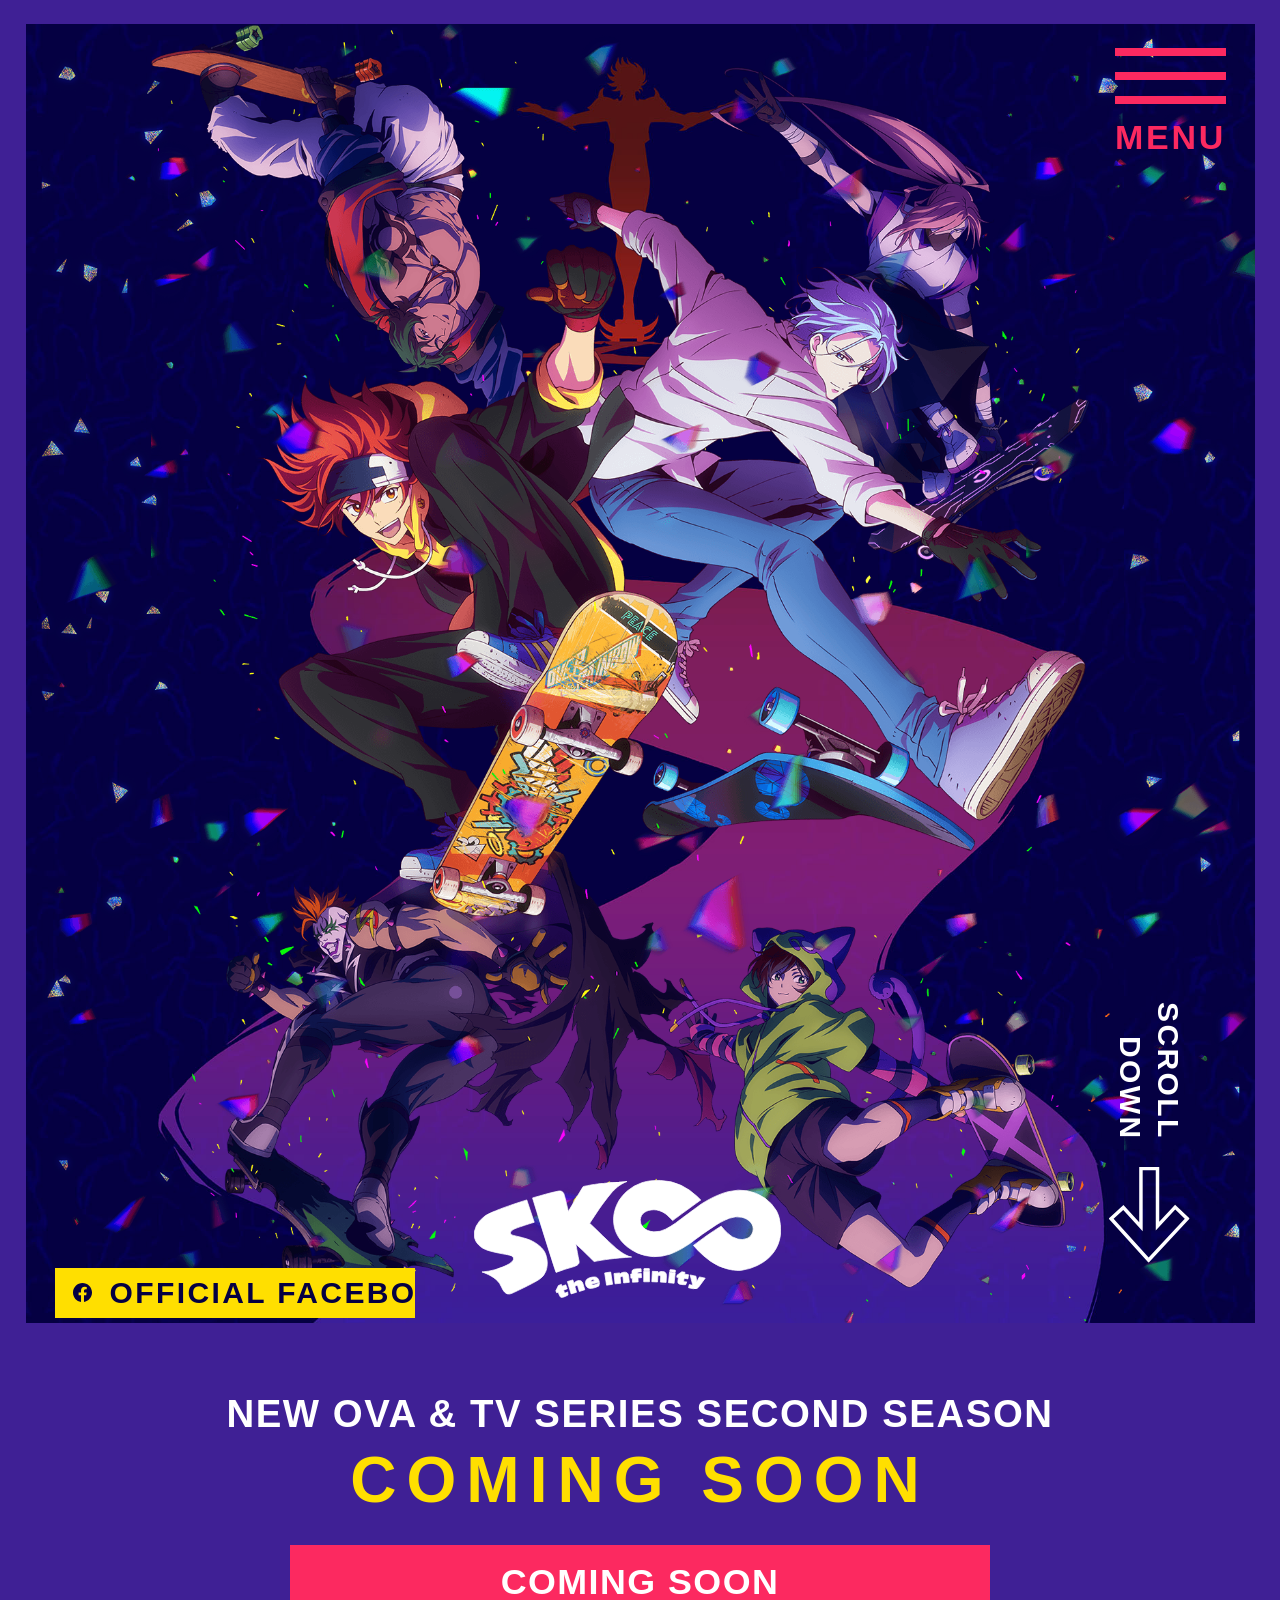
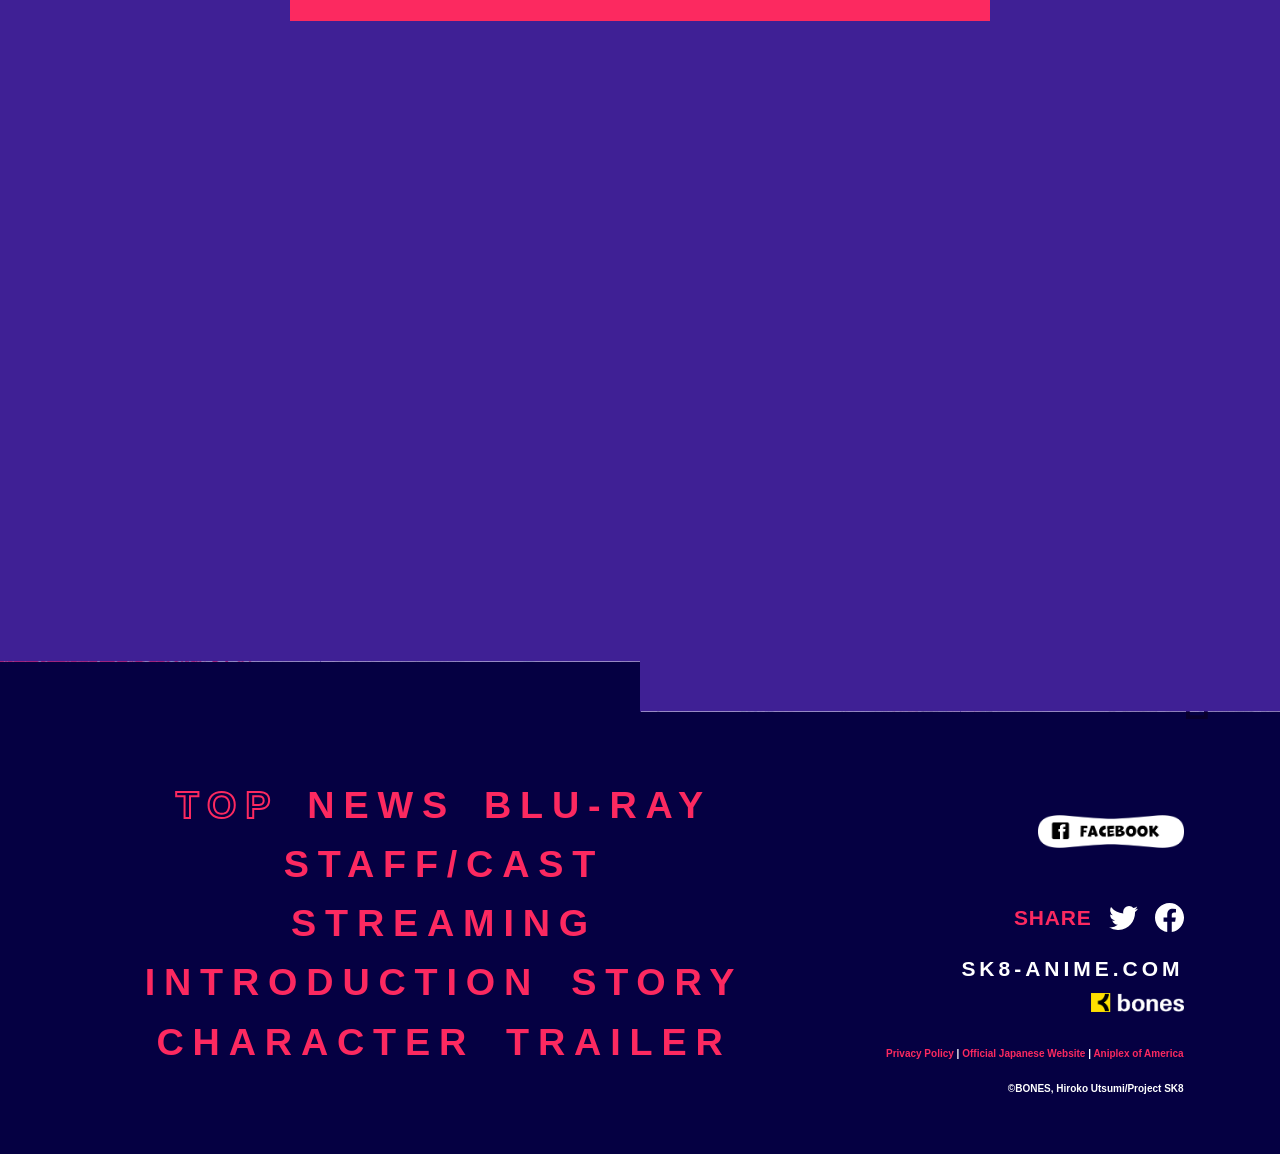
==== commit 12685d5c: "!fix - Доделал футер" ====
--- a/index.html
+++ b/index.html
@@ -126,15 +126,25 @@
         <footer class="footer">
             <div class="footer__inner">
                 <nav class="footer__nav" aria-label="Footer navigation">
-                    <a class="footer__nav-link footer__nav-link--current" href="#">TOP</a>
-                    <a class="footer__nav-link" href="#">NEWS</a>
-                    <a class="footer__nav-link" href="#">BLU-RAY</a>
-                    <a class="footer__nav-link" href="#">STAFF/CAST</a>
-                    <a class="footer__nav-link" href="#">STREAMING</a>
-                    <a class="footer__nav-link" href="#">INTRODUCTION</a>
-                    <a class="footer__nav-link" href="#">STORY</a>
-                    <a class="footer__nav-link" href="#">CHARACTER</a>
-                    <a class="footer__nav-link" href="#">TRAILER</a>
+                    <span class="footer__nav-row">
+                        <a class="footer__nav-link footer__nav-link--current" href="#">TOP</a>
+                        <a class="footer__nav-link" href="#">NEWS</a>
+                        <a class="footer__nav-link" href="#">BLU-RAY</a>
+                    </span>
+                    <span class="footer__nav-row">
+                        <a class="footer__nav-link" href="#">STAFF/CAST</a>
+                    </span>
+                    <span class="footer__nav-row">
+                        <a class="footer__nav-link" href="#">STREAMING</a>
+                    </span>
+                    <span class="footer__nav-row">
+                        <a class="footer__nav-link" href="#">INTRODUCTION</a>
+                        <a class="footer__nav-link" href="#">STORY</a>
+                    </span>
+                    <span class="footer__nav-row">
+                        <a class="footer__nav-link" href="#">CHARACTER</a>
+                        <a class="footer__nav-link" href="#">TRAILER</a>
+                    </span>
                 </nav>
 
                 <div class="footer__side">
@@ -156,21 +166,16 @@
                     <a class="footer__studio" href="#" aria-label="bones">
                         <img src="img/footer/logo_bones.png" alt="bones">
                     </a>
+
+                    <div class="footer__meta">
+                        <p class="footer__policy">
+                            <a href="#">Privacy Policy</a> |
+                            <a href="#">Official Japanese Website</a> |
+                            <a href="#">Aniplex of America</a>
+                        </p>
+                        <p class="footer__copy">&copy;BONES, Hiroko Utsumi/Project SK8</p>
+                    </div>
                 </div>
-
-                <div class="footer__meta">
-                    <p class="footer__policy">
-                        <a href="#">Privacy Policy</a> |
-                        <a href="#">Official Japanese Website</a> |
-                        <a href="#">Aniplex of America</a>
-                    </p>
-                    <p class="footer__copy">&copy;BONES, Hiroko Utsumi/Project SK8</p>
-                </div>
-
-                <a class="footer__banner" href="#">
-                    <span>NEW OVA &amp; TV SERIES SECOND SEASON</span>
-                    <strong>COMING SOON</strong>
-                </a>
             </div>
         </footer>
     </div>
--- a/style.css
+++ b/style.css
@@ -664,7 +664,7 @@
 
 .footer {
     position: relative;
-    min-height: 500px;
+    min-height: 290px;
     background: #050042;
     color: #ffffff;
     overflow: hidden;
@@ -673,37 +673,52 @@
 .footer__inner {
     position: relative;
     display: grid;
-    grid-template-columns: minmax(0, 1fr) 360px;
-    column-gap: 8%;
-    width: min(82%, 1360px);
+    grid-template-columns: minmax(0, 1fr) 277px;
+    column-gap: 6%;
+    width: min(82%, 1046px);
     margin: 0 auto;
-    padding: 96px 0 72px;
+    padding: 32px 0 58px;
 }
 
 .footer__nav {
     display: flex;
-    flex-wrap: wrap;
-    align-content: flex-start;
-    justify-content: center;
-    gap: 28px 38px;
-    max-width: 850px;
+    flex-direction: column;
+    align-items: center;
+    gap: 20px;
+    max-width: 654px;
     font-family: Impact, "Arial Black", Arial, sans-serif;
-    font-size: clamp(42px, 4.1vw, 72px);
+    font-size: clamp(31px, 2.95vw, 51px);
     font-weight: 900;
     line-height: 1.04;
-    letter-spacing: 0.05em;
+    letter-spacing: 0.234em;
     text-align: center;
+}
+
+.footer__nav-row {
+    display: flex;
+    align-items: center;
+    justify-content: center;
+    gap: 28px;
+    width: 100%;
+    white-space: nowrap;
+}
+
+.footer__nav-row:nth-child(4),
+.footer__nav-row:nth-child(5) {
+    gap: 31px;
 }
 
 .footer__nav-link {
     color: #fc2960;
     text-decoration: none;
+    -webkit-text-stroke: 0 transparent;
     transition: color 0.25s ease, -webkit-text-stroke-color 0.25s ease;
 }
 
-.footer__nav-link:hover,
-.footer__nav-link:focus-visible {
-    color: #ffffff;
+.footer__nav-link:not(.footer__nav-link--current):hover,
+.footer__nav-link:not(.footer__nav-link--current):focus-visible {
+    color: transparent;
+    -webkit-text-stroke: 2px #fc2960;
 }
 
 .footer__nav-link--current {
@@ -713,15 +728,15 @@
 
 .footer__side {
     display: grid;
-    justify-items: start;
+    justify-items: end;
     align-content: start;
-    padding-top: 38px;
+    padding-top: 29px;
 }
 
 .footer__facebook {
     display: block;
-    width: 190px;
-    margin-left: 50px;
+    width: 146px;
+    margin-left: 0;
     transition: transform 0.35s cubic-bezier(0.16, 1, 0.3, 1);
 }
 
@@ -737,14 +752,15 @@
 .footer__share {
     display: flex;
     align-items: center;
-    gap: 22px;
-    margin-top: 72px;
+    gap: 17px;
+    margin-top: 55px;
+    justify-self: end;
 }
 
 .footer__share-label {
     color: #fc2960;
     font-family: Impact, "Arial Black", Arial, sans-serif;
-    font-size: 20px;
+    font-size: 21px;
     font-weight: 900;
     letter-spacing: 0.04em;
 }
@@ -752,8 +768,8 @@
 .footer__share-link {
     display: grid;
     place-items: center;
-    width: 38px;
-    height: 38px;
+    width: 29px;
+    height: 29px;
     transition: transform 0.35s cubic-bezier(0.16, 1, 0.3, 1);
 }
 
@@ -769,18 +785,19 @@
 }
 
 .footer__site {
-    margin-top: 34px;
+    margin-top: 26px;
     font-family: Impact, "Arial Black", Arial, sans-serif;
-    font-size: 30px;
+    font-size: 21px;
     font-weight: 900;
     line-height: 1;
-    letter-spacing: 0.04em;
+    letter-spacing: 0.19em;
+    text-align: right;
 }
 
 .footer__studio {
     display: block;
-    margin-top: 18px;
-    width: 121px;
+    margin-top: 14px;
+    width: 93px;
     transition: opacity 0.25s ease;
 }
 
@@ -794,9 +811,8 @@
 }
 
 .footer__meta {
-    grid-column: 1 / -1;
     justify-self: end;
-    margin-top: 40px;
+    margin-top: 34px;
     text-align: right;
 }
 
@@ -804,14 +820,19 @@
 .footer__copy {
     color: #ffffff;
     font-family: Arial, Helvetica, sans-serif;
-    font-size: 14px;
+    font-size: 10px;
     font-weight: 700;
     line-height: 1.5;
+}
+
+.footer__policy {
+    white-space: nowrap;
 }
 
 .footer__policy a {
     color: #fc2960;
     text-decoration: none;
+    white-space: nowrap;
 }
 
 .footer__policy a:hover,
@@ -820,32 +841,7 @@
 }
 
 .footer__copy {
-    margin-top: 26px;
-}
-
-.footer__banner {
-    position: absolute;
-    right: 0;
-    bottom: 0;
-    display: grid;
-    justify-items: center;
-    width: 414px;
-    padding: 13px 18px 12px;
-    border-radius: 8px 0 0 0;
-    background: #ffffff;
-    color: #3f2095;
-    font-family: Impact, "Arial Black", Arial, sans-serif;
-    font-size: 19px;
-    font-weight: 900;
-    line-height: 1.25;
-    text-align: center;
-    text-decoration: none;
-}
-
-.footer__banner strong {
-    display: block;
-    font-size: 20px;
-}
+    margin-top: 20px;
 }
 
 @media (max-width: 700px) {
@@ -1032,10 +1028,17 @@
     }
 
     .footer__nav {
+        align-items: flex-start;
+        gap: 18px;
+        font-size: 26px;
+        text-align: left;
+    }
+
+    .footer__nav-row {
+        flex-wrap: wrap;
         justify-content: flex-start;
-        gap: 18px 22px;
-        font-size: 34px;
-        text-align: left;
+        gap: 14px 20px;
+        white-space: normal;
     }
 
     .footer__side {
@@ -1057,12 +1060,4 @@
         text-align: left;
     }
 
-    .footer__banner {
-        width: min(100%, 360px);
-        font-size: 16px;
-    }
-
-    .footer__banner strong {
-        font-size: 17px;
-    }
-}
+}
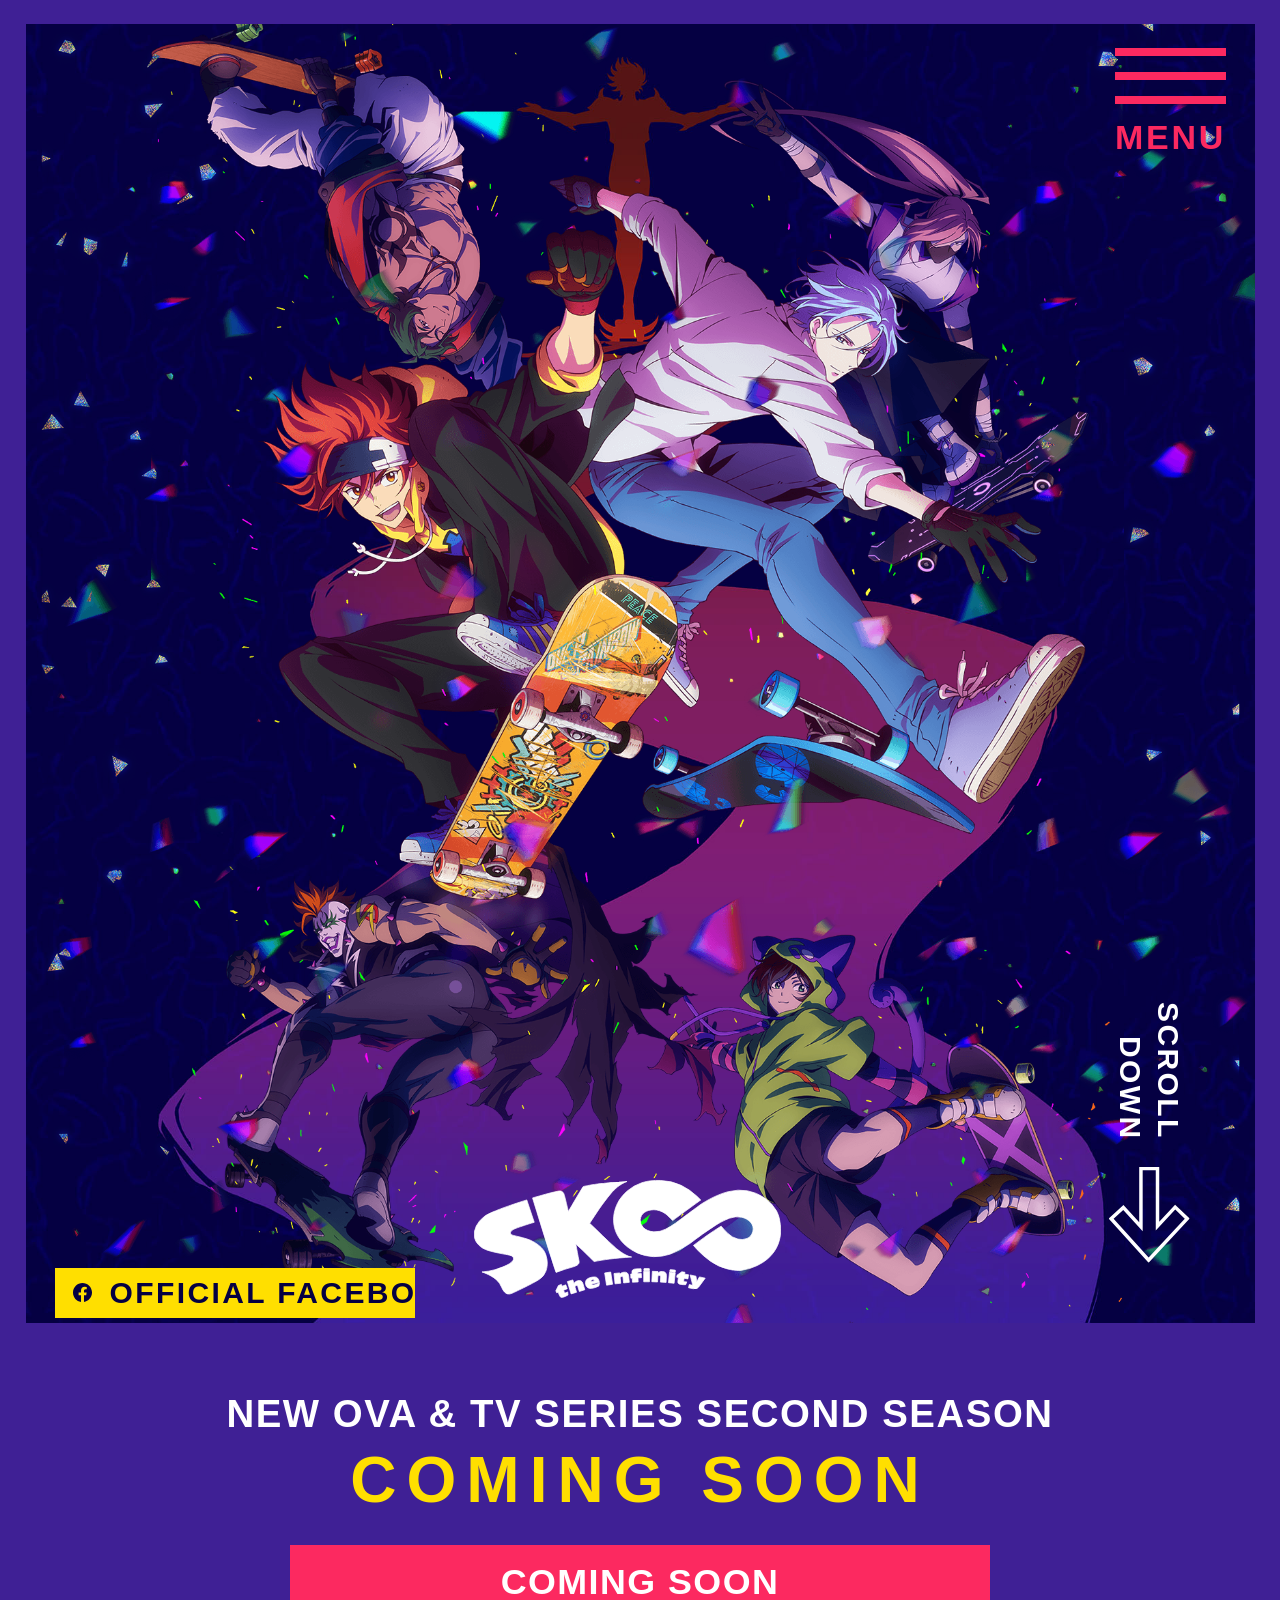
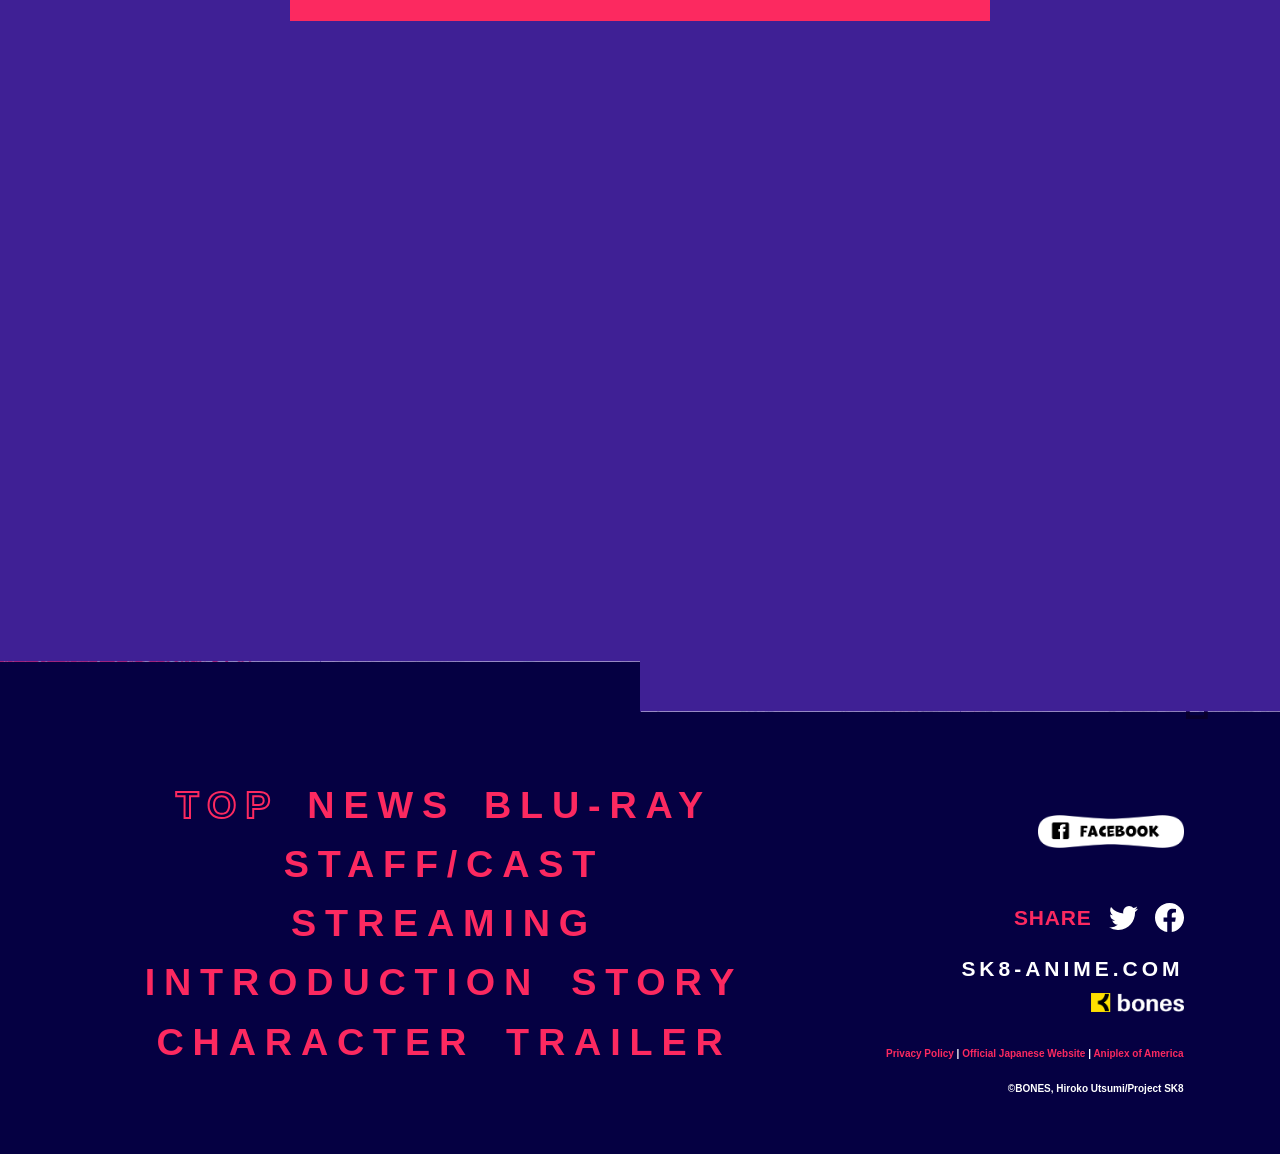
==== commit 50a2b7db: "!add [ burger_menu] - Добавил burger-menu -Настроил анимацию" ====
--- a/index.html
+++ b/index.html
@@ -17,6 +17,35 @@
             </span>
             <span class="burger__text">MENU</span>
         </button>
+
+        <div class="menu-panel" aria-hidden="true">
+            <div class="menu-panel__image" aria-hidden="true"></div>
+            <nav class="menu-panel__nav" aria-label="Main navigation">
+                <a class="menu-panel__link menu-panel__link--current" href="#">TOP</a>
+                <a class="menu-panel__link" href="#">NEWS</a>
+                <a class="menu-panel__link" href="#">BLU-RAY</a>
+                <a class="menu-panel__link" href="#">STAFF/CAST</a>
+                <a class="menu-panel__link" href="#">STREAMING</a>
+                <a class="menu-panel__link" href="#">INTRODUCTION</a>
+                <a class="menu-panel__link" href="#">STORY</a>
+                <a class="menu-panel__link" href="#">CHARACTER</a>
+                <a class="menu-panel__link" href="#">TRAILER</a>
+            </nav>
+            <div class="menu-panel__social">
+                <a class="menu-panel__facebook" href="#" aria-label="Facebook">
+                    <img src="img/footer/btn_facebook.png" alt="Facebook">
+                </a>
+                <div class="menu-panel__share">
+                    <span class="menu-panel__share-label">SHARE</span>
+                    <a class="menu-panel__share-link" href="#" aria-label="Twitter">
+                        <img src="img/footer/s_twitter.svg" alt="">
+                    </a>
+                    <a class="menu-panel__share-link" href="#" aria-label="Facebook">
+                        <img src="img/footer/s_facebook.svg" alt="">
+                    </a>
+                </div>
+            </div>
+        </div>
 
         <header class="hero">
             <div class="hero__wrapper js-hero-parallax">
--- a/style.css
+++ b/style.css
@@ -7,6 +7,10 @@
     background: #3f2095;
     color: #ffffff;
     font-family: Arial, Helvetica, sans-serif;
+}
+
+body.is-menu-open {
+    overflow: hidden;
 }
 
 img {
@@ -67,6 +71,199 @@
     font-weight: 900;
     line-height: 1;
     letter-spacing: 0.08em;
+}
+
+.burger.is-open .burger__line:nth-child(1) {
+    transform: translateY(24px);
+}
+
+.burger.is-open .burger__line:nth-child(3) {
+    transform: translateY(-24px);
+}
+
+.menu-panel {
+    position: fixed;
+    inset: 0;
+    z-index: 9990;
+    display: grid;
+    grid-template-columns: 30.6% minmax(0, 1fr);
+    background: #050042;
+    opacity: 0;
+    overflow-y: auto;
+    visibility: hidden;
+    pointer-events: none;
+    transition: opacity 0.45s ease, visibility 0s linear 0.45s;
+}
+
+.menu-panel.is-open {
+    opacity: 1;
+    visibility: visible;
+    pointer-events: auto;
+    transition-delay: 0s;
+}
+
+.menu-panel__image {
+    transform: translateX(-100%);
+    background: url("img/burger_menu/menu_img.jpg") center center / cover no-repeat;
+    transition: transform 0.85s cubic-bezier(0.16, 1, 0.3, 1);
+}
+
+.menu-panel.is-open .menu-panel__image {
+    transform: translateX(0);
+}
+
+.menu-panel__nav {
+    display: flex;
+    flex-direction: column;
+    align-items: flex-start;
+    justify-content: center;
+    gap: 20px;
+    padding: 58px 9vw 54px 5.6vw;
+    font-family: Impact, "Arial Black", Arial, sans-serif;
+    font-size: clamp(36px, 3.45vw, 64px);
+    font-weight: 900;
+    line-height: 1;
+    letter-spacing: 0.075em;
+}
+
+.menu-panel__link {
+    color: #fc2960;
+    text-decoration: none;
+    -webkit-text-stroke: 0 transparent;
+    opacity: 0;
+    transform: translateX(90px) scaleX(1.08);
+    transform-origin: right center;
+    transition: color 0.12s ease, -webkit-text-stroke-color 0.12s ease;
+}
+
+.menu-panel.is-open .menu-panel__link {
+    animation: menu-panel-link-in 0.55s cubic-bezier(0.16, 1, 0.3, 1) both;
+}
+
+.menu-panel.is-open .menu-panel__link:nth-child(1) {
+    animation-delay: 0.18s;
+}
+
+.menu-panel.is-open .menu-panel__link:nth-child(2) {
+    animation-delay: 0.24s;
+}
+
+.menu-panel.is-open .menu-panel__link:nth-child(3) {
+    animation-delay: 0.3s;
+}
+
+.menu-panel.is-open .menu-panel__link:nth-child(4) {
+    animation-delay: 0.36s;
+}
+
+.menu-panel.is-open .menu-panel__link:nth-child(5) {
+    animation-delay: 0.42s;
+}
+
+.menu-panel.is-open .menu-panel__link:nth-child(6) {
+    animation-delay: 0.48s;
+}
+
+.menu-panel.is-open .menu-panel__link:nth-child(7) {
+    animation-delay: 0.54s;
+}
+
+.menu-panel.is-open .menu-panel__link:nth-child(8) {
+    animation-delay: 0.6s;
+}
+
+.menu-panel.is-open .menu-panel__link:nth-child(9) {
+    animation-delay: 0.66s;
+}
+
+.menu-panel__link:not(.menu-panel__link--current):hover,
+.menu-panel__link:not(.menu-panel__link--current):focus-visible {
+    color: transparent;
+    -webkit-text-stroke: 2px #fc2960;
+}
+
+.menu-panel__link--current {
+    color: transparent;
+    -webkit-text-stroke: 2px #fc2960;
+}
+
+@keyframes menu-panel-link-in {
+    from {
+        opacity: 0;
+        transform: translateX(90px) scaleX(1.08);
+    }
+
+    to {
+        opacity: 1;
+        transform: translateX(0) scaleX(1);
+    }
+}
+
+.menu-panel__social {
+    position: absolute;
+    right: 34px;
+    bottom: 14px;
+    z-index: 1;
+    display: grid;
+    justify-items: end;
+    gap: 22px;
+    opacity: 0;
+    transform: translateY(28px);
+    transition: opacity 0.35s ease, transform 0.55s cubic-bezier(0.16, 1, 0.3, 1);
+}
+
+.menu-panel.is-open .menu-panel__social {
+    opacity: 1;
+    transform: translateY(0);
+    transition-delay: 0.55s;
+}
+
+.menu-panel__facebook {
+    display: block;
+    width: 146px;
+    transition: transform 0.35s cubic-bezier(0.16, 1, 0.3, 1);
+}
+
+.menu-panel__facebook:hover,
+.menu-panel__facebook:focus-visible {
+    transform: scale(1.05);
+}
+
+.menu-panel__facebook img {
+    width: 100%;
+}
+
+.menu-panel__share {
+    display: flex;
+    align-items: center;
+    gap: 16px;
+}
+
+.menu-panel__share-label {
+    color: #fc2960;
+    font-family: Impact, "Arial Black", Arial, sans-serif;
+    font-size: 21px;
+    font-weight: 900;
+    line-height: 1;
+}
+
+.menu-panel__share-link {
+    display: grid;
+    place-items: center;
+    width: 29px;
+    height: 29px;
+    transition: transform 0.35s cubic-bezier(0.16, 1, 0.3, 1);
+}
+
+.menu-panel__share-link:hover,
+.menu-panel__share-link:focus-visible {
+    transform: translateY(-4px);
+}
+
+.menu-panel__share-link img {
+    width: 100%;
+    height: 100%;
+    object-fit: contain;
 }
 
 .hero {
@@ -873,6 +1070,43 @@
         font-size: 24px;
     }
 
+    .burger.is-open .burger__line:nth-child(1) {
+        transform: translateY(17px);
+    }
+
+    .burger.is-open .burger__line:nth-child(3) {
+        transform: translateY(-17px);
+    }
+
+    .menu-panel {
+        grid-template-columns: 1fr;
+    }
+
+    .menu-panel__image {
+        display: none;
+    }
+
+    .menu-panel__nav {
+        gap: 18px;
+        padding: 76px 28px 34px;
+        font-size: 34px;
+    }
+
+    .menu-panel__social {
+        position: static;
+        justify-items: start;
+        gap: 22px;
+        padding: 0 28px 26px;
+    }
+
+    .menu-panel__facebook {
+        width: 138px;
+    }
+
+    .menu-panel__share-label {
+        font-size: 20px;
+    }
+
     .hero {
         align-items: stretch;
     }
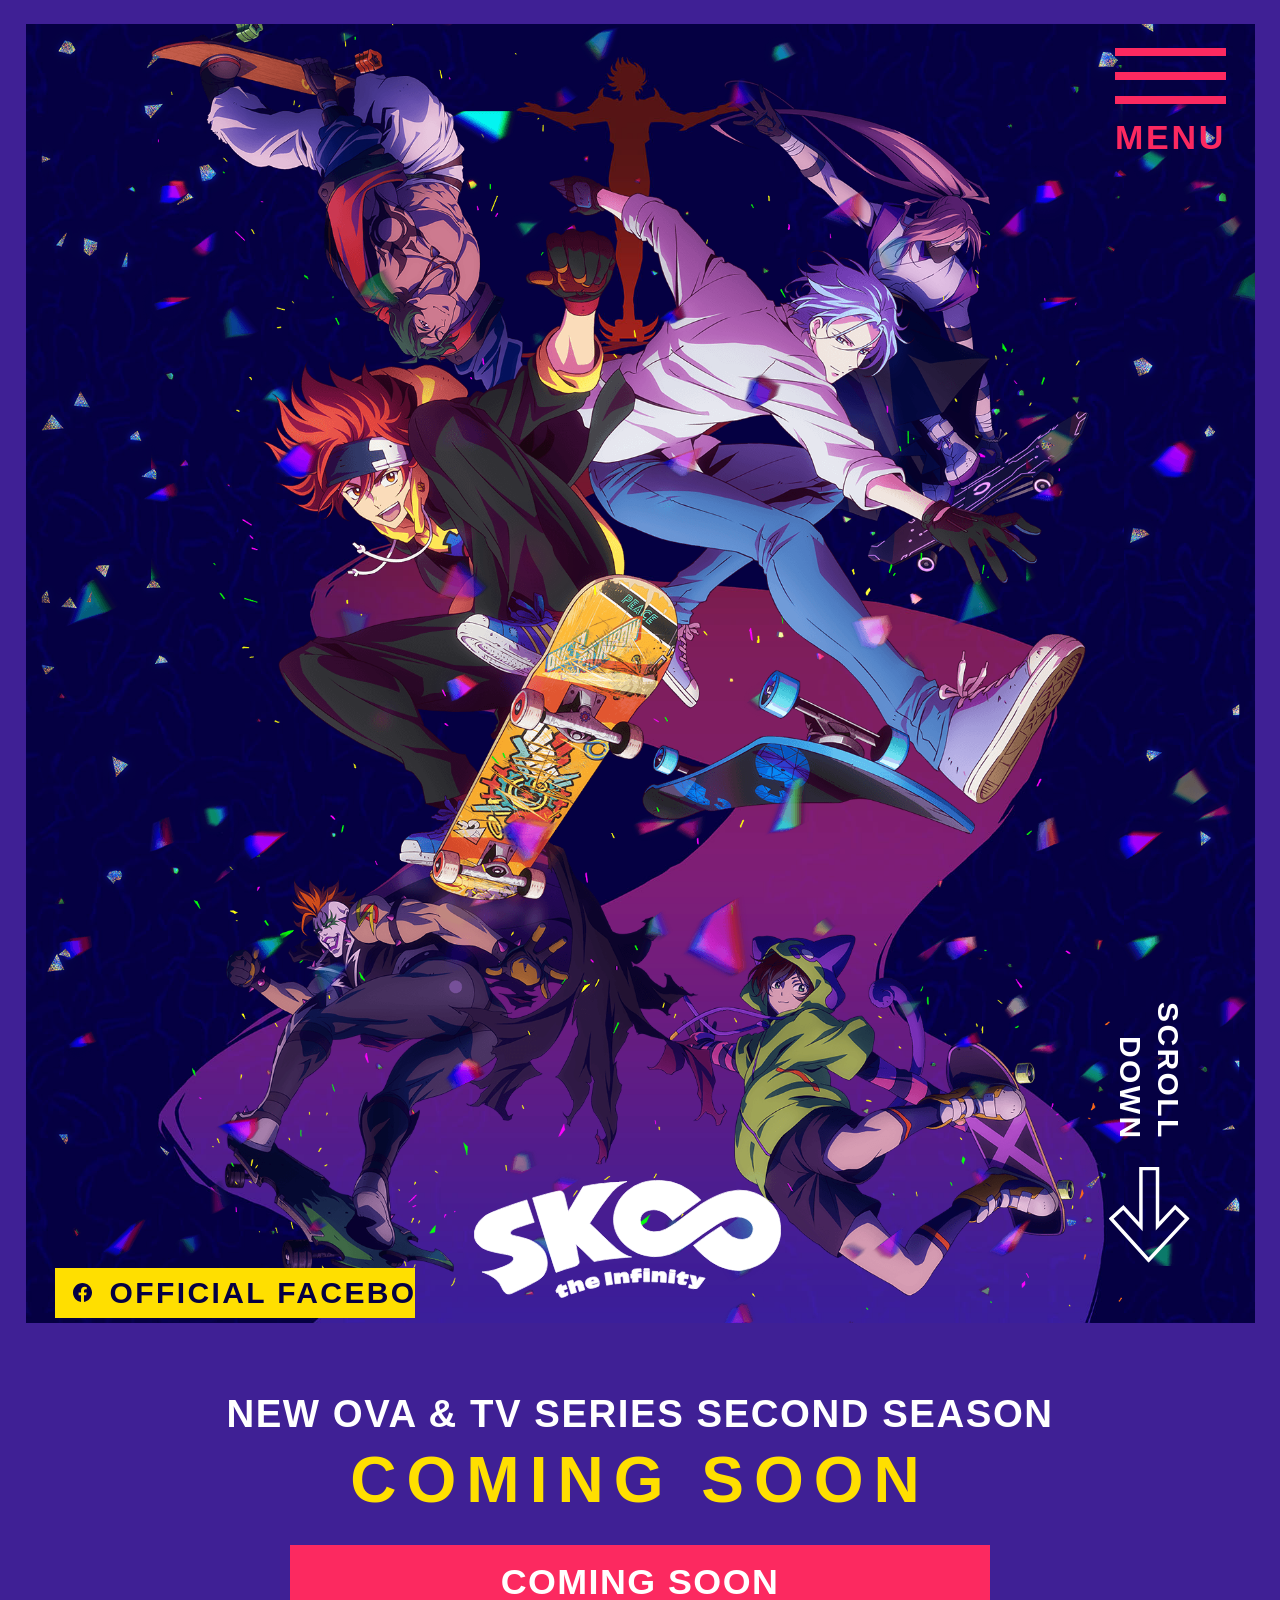
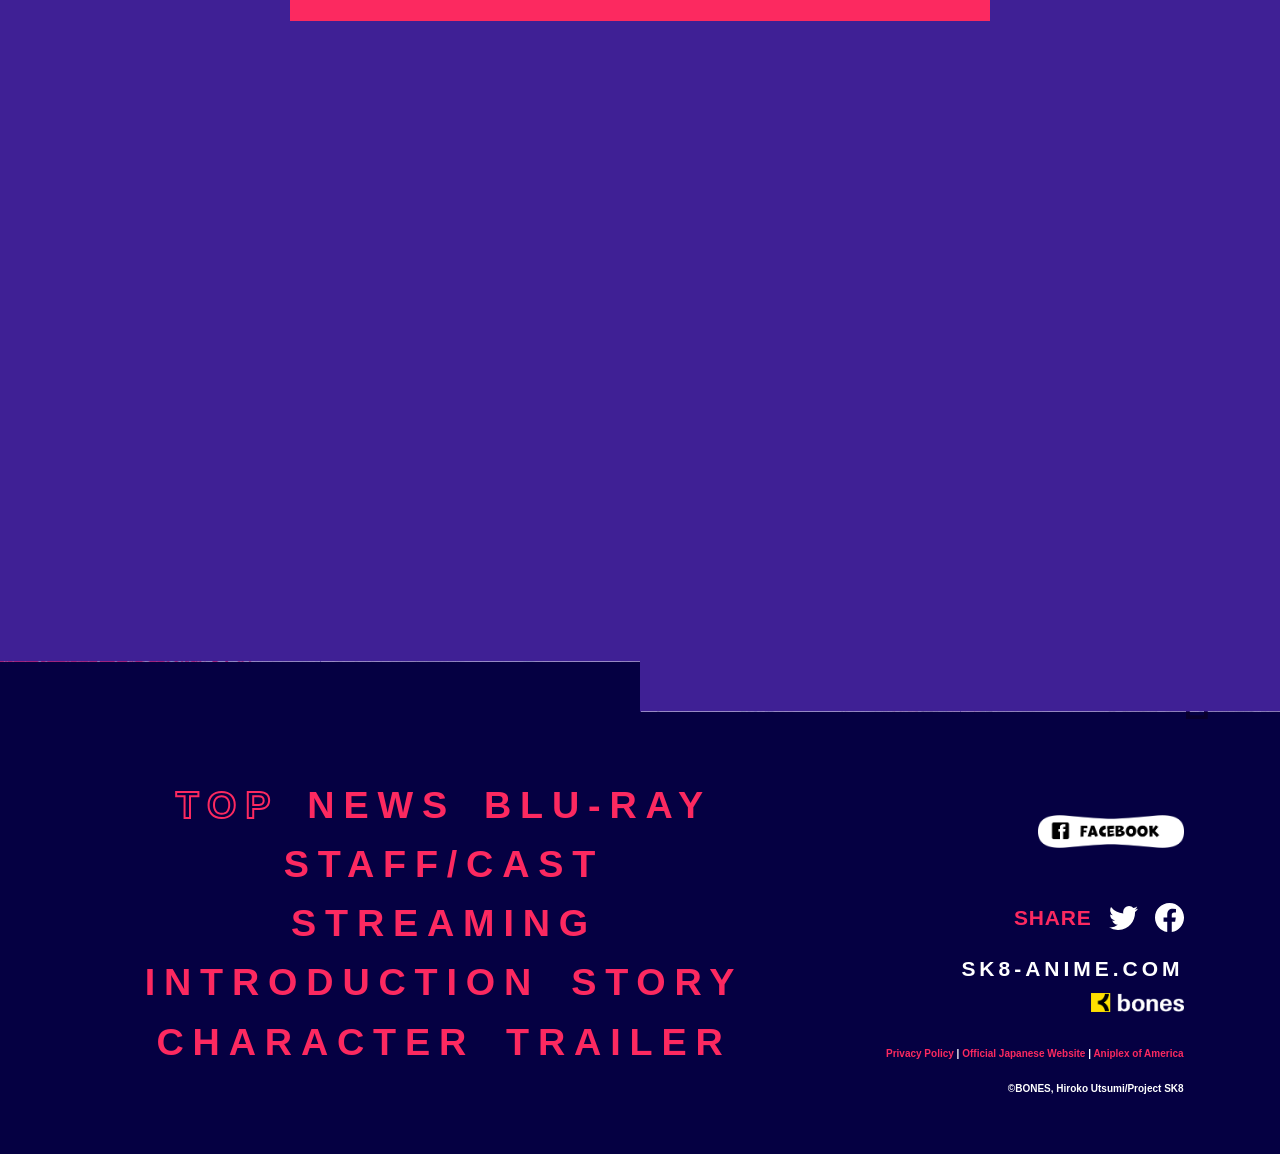
==== commit 61d5a705: "!add - Добавил секцию charactes - адаптировал заголовок" ====
--- a/index.html
+++ b/index.html
@@ -21,14 +21,14 @@
         <div class="menu-panel" aria-hidden="true">
             <div class="menu-panel__image" aria-hidden="true"></div>
             <nav class="menu-panel__nav" aria-label="Main navigation">
-                <a class="menu-panel__link menu-panel__link--current" href="#">TOP</a>
-                <a class="menu-panel__link" href="#">NEWS</a>
+                <a class="menu-panel__link menu-panel__link--current" href="index.html">TOP</a>
+                <a class="menu-panel__link" href="#news">NEWS</a>
                 <a class="menu-panel__link" href="#">BLU-RAY</a>
                 <a class="menu-panel__link" href="#">STAFF/CAST</a>
                 <a class="menu-panel__link" href="#">STREAMING</a>
                 <a class="menu-panel__link" href="#">INTRODUCTION</a>
                 <a class="menu-panel__link" href="#">STORY</a>
-                <a class="menu-panel__link" href="#">CHARACTER</a>
+                <a class="menu-panel__link" href="characters.html">CHARACTER</a>
                 <a class="menu-panel__link" href="#">TRAILER</a>
             </nav>
             <div class="menu-panel__social">
@@ -97,7 +97,7 @@
             <a class="announcement__button" href="#">COMING SOON</a>
         </section>
 
-        <section class="news-section js-reveal-section" aria-labelledby="news-title">
+        <section class="news-section js-reveal-section" id="news" aria-labelledby="news-title">
             <div class="news-section__inner">
                 <h2 class="news-section__title" id="news-title" aria-label="NEWS">
                     <span class="news-section__title-letter" aria-hidden="true">N</span>
@@ -156,8 +156,8 @@
             <div class="footer__inner">
                 <nav class="footer__nav" aria-label="Footer navigation">
                     <span class="footer__nav-row">
-                        <a class="footer__nav-link footer__nav-link--current" href="#">TOP</a>
-                        <a class="footer__nav-link" href="#">NEWS</a>
+                        <a class="footer__nav-link footer__nav-link--current" href="index.html">TOP</a>
+                        <a class="footer__nav-link" href="#news">NEWS</a>
                         <a class="footer__nav-link" href="#">BLU-RAY</a>
                     </span>
                     <span class="footer__nav-row">
@@ -171,7 +171,7 @@
                         <a class="footer__nav-link" href="#">STORY</a>
                     </span>
                     <span class="footer__nav-row">
-                        <a class="footer__nav-link" href="#">CHARACTER</a>
+                        <a class="footer__nav-link" href="characters.html">CHARACTER</a>
                         <a class="footer__nav-link" href="#">TRAILER</a>
                     </span>
                 </nav>
--- a/style.css
+++ b/style.css
@@ -1041,6 +1041,379 @@
     margin-top: 20px;
 }
 
+.page-characters .burger {
+    color: #ffdf00;
+}
+
+.characters-page {
+    background: #3f2095;
+}
+
+.characters-section {
+    position: relative;
+    overflow: hidden;
+    min-height: 100vh;
+    padding: 0 0 58px;
+    background: #3f2095;
+}
+
+.characters-section__bg {
+    position: absolute;
+    top: 0;
+    bottom: 0;
+    background-repeat: no-repeat;
+    background-size: cover;
+    background-position: center;
+    transition: transform 1s cubic-bezier(0.16, 1, 0.3, 1);
+}
+
+.characters-section__bg--left {
+    left: 0;
+    width: 27.6%;
+    background-image: url("img/section_characters/bg_img_pc.jpg");
+    transform: translateX(-100%);
+}
+
+.characters-section__bg--right {
+    right: 0;
+    width: 74.8%;
+    background-image: url("img/section_characters/bg_orange_sp.jpg");
+    transform: translateX(100%);
+}
+
+.characters-section.is-visible .characters-section__bg {
+    transform: translateX(0);
+}
+
+.characters-section__inner {
+    position: relative;
+    z-index: 1;
+    display: block;
+    width: min(96vw, 1900px);
+    margin: 0 auto;
+    padding: 34px 52px 0 0;
+}
+
+.characters-section__title {
+    position: absolute;
+    top: 8px;
+    left: -6px;
+    display: block;
+    z-index: 2;
+    color: #ffdf00;
+    font-family: Impact, "Arial Black", Arial, sans-serif;
+    font-size: 82px;
+    font-weight: 900;
+    line-height: 0.78;
+    letter-spacing: 0;
+    text-transform: uppercase;
+    writing-mode: vertical-rl;
+    text-orientation: mixed;
+}
+
+.characters-section__title-letter {
+    display: inline-block;
+    opacity: 0;
+    transform: translate(-54px, 110px);
+    transition: transform 0.52s cubic-bezier(0.16, 1, 0.3, 1), opacity 0.36s ease;
+}
+
+.characters-section.is-visible .characters-section__title-letter {
+    opacity: 1;
+    transform: translate(0, 0);
+}
+
+.characters-section.is-visible .characters-section__title-letter:nth-child(1) {
+    transition-delay: 0.08s;
+}
+
+.characters-section.is-visible .characters-section__title-letter:nth-child(2) {
+    transition-delay: 0.12s;
+}
+
+.characters-section.is-visible .characters-section__title-letter:nth-child(3) {
+    transition-delay: 0.16s;
+}
+
+.characters-section.is-visible .characters-section__title-letter:nth-child(4) {
+    transition-delay: 0.2s;
+}
+
+.characters-section.is-visible .characters-section__title-letter:nth-child(5) {
+    transition-delay: 0.24s;
+}
+
+.characters-section.is-visible .characters-section__title-letter:nth-child(6) {
+    transition-delay: 0.28s;
+}
+
+.characters-section.is-visible .characters-section__title-letter:nth-child(7) {
+    transition-delay: 0.32s;
+}
+
+.characters-section.is-visible .characters-section__title-letter:nth-child(8) {
+    transition-delay: 0.36s;
+}
+
+.characters-section.is-visible .characters-section__title-letter:nth-child(9) {
+    transition-delay: 0.4s;
+}
+
+.characters-section.is-visible .characters-section__title-letter:nth-child(10) {
+    transition-delay: 0.44s;
+}
+
+.characters-section__stage {
+    position: relative;
+    padding-left: 270px;
+    opacity: 0;
+    transform: translateX(88px);
+    transition: transform 0.95s cubic-bezier(0.16, 1, 0.3, 1), opacity 0.46s ease;
+}
+
+.characters-section.is-visible .characters-section__stage {
+    opacity: 1;
+    transform: translateX(0);
+    transition-delay: 0.18s;
+}
+
+.characters-section__logo {
+    width: clamp(210px, 18vw, 300px);
+    margin: 0 auto 96px;
+    transform: translateY(-46px);
+    opacity: 0;
+    transition: transform 0.72s cubic-bezier(0.16, 1, 0.3, 1), opacity 0.32s ease;
+}
+
+.characters-section.is-visible .characters-section__logo {
+    transform: translateY(0);
+    opacity: 1;
+    transition-delay: 0.28s;
+}
+
+.characters-grid {
+    display: grid;
+    grid-template-columns: repeat(3, minmax(0, 1fr));
+    gap: 26px;
+    width: min(100%, 1080px);
+    margin: 0 auto;
+}
+
+.characters-card {
+    position: relative;
+    display: flex;
+    align-items: center;
+    min-height: 158px;
+    padding: 18px 24px;
+    overflow: hidden;
+    background: #101010 url("img/section_characters/thumb_base.jpg") center center / cover no-repeat;
+    color: #ffffff;
+    text-decoration: none;
+    opacity: 0;
+    transform: translateY(76px) scale(0.96);
+    transition: transform 0.65s cubic-bezier(0.16, 1, 0.3, 1), opacity 0.36s ease;
+}
+
+.characters-card::after {
+    content: "";
+    position: absolute;
+    inset: 0;
+    background: linear-gradient(90deg, rgba(0, 0, 0, 0.08) 0%, rgba(0, 0, 0, 0.42) 44%, rgba(0, 0, 0, 0.76) 100%);
+}
+
+.characters-section.is-visible .characters-card {
+    opacity: 1;
+    transform: translateY(0) scale(1);
+}
+
+.characters-section.is-visible .characters-card:nth-child(1) {
+    transition-delay: 0.34s;
+}
+
+.characters-section.is-visible .characters-card:nth-child(2) {
+    transition-delay: 0.4s;
+}
+
+.characters-section.is-visible .characters-card:nth-child(3) {
+    transition-delay: 0.46s;
+}
+
+.characters-section.is-visible .characters-card:nth-child(4) {
+    transition-delay: 0.52s;
+}
+
+.characters-section.is-visible .characters-card:nth-child(5) {
+    transition-delay: 0.58s;
+}
+
+.characters-section.is-visible .characters-card:nth-child(6) {
+    transition-delay: 0.64s;
+}
+
+.characters-section.is-visible .characters-card:nth-child(7) {
+    transition-delay: 0.7s;
+}
+
+.characters-section.is-visible .characters-card:nth-child(8) {
+    transition-delay: 0.76s;
+}
+
+.characters-card:hover,
+.characters-card:focus-visible {
+    transform: translateY(-4px);
+}
+
+.characters-card__image,
+.characters-card__name {
+    position: relative;
+    z-index: 1;
+}
+
+.characters-card__image {
+    position: absolute;
+    left: 0;
+    bottom: 0;
+    max-width: none;
+    pointer-events: none;
+}
+
+.characters-card__name {
+    margin-left: auto;
+    font-family: Impact, "Arial Black", Arial, sans-serif;
+    font-size: clamp(34px, 2.3vw, 52px);
+    font-weight: 900;
+    line-height: 0.96;
+    letter-spacing: 0.03em;
+    text-align: right;
+}
+
+.characters-card--reki .characters-card__image {
+    width: 75%;
+}
+
+.characters-card--langa .characters-card__image {
+    width: 75%;
+}
+
+.characters-card--miya .characters-card__image {
+    width: 76%;
+}
+
+.characters-card--shadow .characters-card__image {
+    width: 86%;
+}
+
+.characters-card--cherry .characters-card__image {
+    width: 75%;
+}
+
+.characters-card--joe .characters-card__image {
+    width: 78%;
+}
+
+.characters-card--adam .characters-card__image {
+    width: 77%;
+}
+
+.characters-card--kikuchi .characters-card__image {
+    width: 58%;
+}
+
+.characters-card--cherry .characters-card__name,
+.characters-card--kikuchi .characters-card__name {
+    max-width: 44%;
+    line-height: 0.92;
+}
+
+.characters-section__sub {
+    display: grid;
+    grid-template-columns: 1fr auto;
+    align-items: center;
+    gap: 18px;
+    width: min(100%, 632px);
+    min-height: 102px;
+    margin: 98px auto 0;
+    padding: 0 28px 0 148px;
+    background: #050505 url("img/section_characters/thumb_base.jpg") center center / cover no-repeat;
+    color: #ffdf00;
+    text-decoration: none;
+}
+
+.characters-section__sub-text,
+.characters-section__sub-arrow {
+    position: relative;
+    z-index: 1;
+}
+
+.characters-section__sub-text {
+    font-family: Impact, "Arial Black", Arial, sans-serif;
+    font-size: clamp(34px, 2.5vw, 50px);
+    font-weight: 900;
+    line-height: 1;
+    letter-spacing: 0.03em;
+}
+
+.characters-section__sub-arrow {
+    font-size: 66px;
+    line-height: 1;
+    transition: transform 0.35s cubic-bezier(0.16, 1, 0.3, 1);
+}
+
+.characters-section__sub:hover .characters-section__sub-arrow,
+.characters-section__sub:focus-visible .characters-section__sub-arrow {
+    transform: translateX(10px);
+}
+
+.characters-section__bottom-bg {
+    position: absolute;
+    inset: auto 0 0;
+    z-index: 1;
+    height: 58px;
+    pointer-events: none;
+}
+
+.characters-section__bottom-block {
+    position: absolute;
+    bottom: 0;
+    background: #050042;
+}
+
+.characters-section__bottom-block--left {
+    left: 0;
+    width: 50%;
+    height: 58px;
+}
+
+.characters-section__bottom-block--right {
+    right: 0;
+    width: 0;
+    height: 0;
+}
+
+.characters-section__pagetop {
+    position: absolute;
+    right: 2.2%;
+    bottom: 22px;
+    z-index: 2;
+    width: 104px;
+    border: 0;
+    background: transparent;
+    cursor: pointer;
+    transform: rotate(-90deg);
+}
+
+.characters-section__pagetop img {
+    width: 100%;
+    height: auto;
+    filter: brightness(0) saturate(100%);
+    transition: transform 0.4s cubic-bezier(0.16, 1, 0.3, 1);
+}
+
+.characters-section__pagetop:hover img,
+.characters-section__pagetop:focus-visible img {
+    transform: translateX(14px);
+}
+
 @media (max-width: 700px) {
     .burger {
         top: 28px;
@@ -1251,6 +1624,98 @@
         width: calc(50% + 1px);
     }
 
+    .characters-section {
+        min-height: auto;
+        padding-bottom: 42px;
+    }
+
+    .characters-section__bg--left {
+        width: 38%;
+        background-position: 28% center;
+    }
+
+    .characters-section__bg--right {
+        width: 74%;
+        background-position: 58% center;
+    }
+
+    .characters-section__inner {
+        display: block;
+        width: 100%;
+        padding: 28px 18px 0 0;
+    }
+
+    .characters-section__title {
+        position: absolute;
+        top: 8px;
+        left: -10px;
+        font-size: 48px;
+        line-height: 0.8;
+        z-index: 2;
+    }
+
+    .characters-section__title-letter {
+        transform: translate(-22px, 56px);
+    }
+
+    .characters-section__stage {
+        padding-left: 92px;
+    }
+
+    .characters-section__logo {
+        width: 180px;
+        margin: 12px auto 42px;
+    }
+
+    .characters-grid {
+        grid-template-columns: 1fr;
+        gap: 14px;
+    }
+
+    .characters-card {
+        min-height: 124px;
+        padding: 14px 18px;
+    }
+
+    .characters-card__name {
+        font-size: 34px;
+    }
+
+    .characters-card--cherry .characters-card__name,
+    .characters-card--kikuchi .characters-card__name {
+        max-width: 48%;
+    }
+
+    .characters-section__sub {
+        width: calc(100% - 36px);
+        min-height: 74px;
+        margin-top: 42px;
+        padding: 0 20px 0 74px;
+    }
+
+    .characters-section__sub-text {
+        font-size: 26px;
+    }
+
+    .characters-section__sub-arrow {
+        font-size: 46px;
+    }
+
+    .characters-section__bottom-bg {
+        height: 42px;
+    }
+
+    .characters-section__bottom-block--left {
+        width: 52%;
+        height: 42px;
+    }
+
+    .characters-section__pagetop {
+        right: 10px;
+        bottom: -4px;
+        width: 74px;
+    }
+
     .footer {
         min-height: auto;
     }
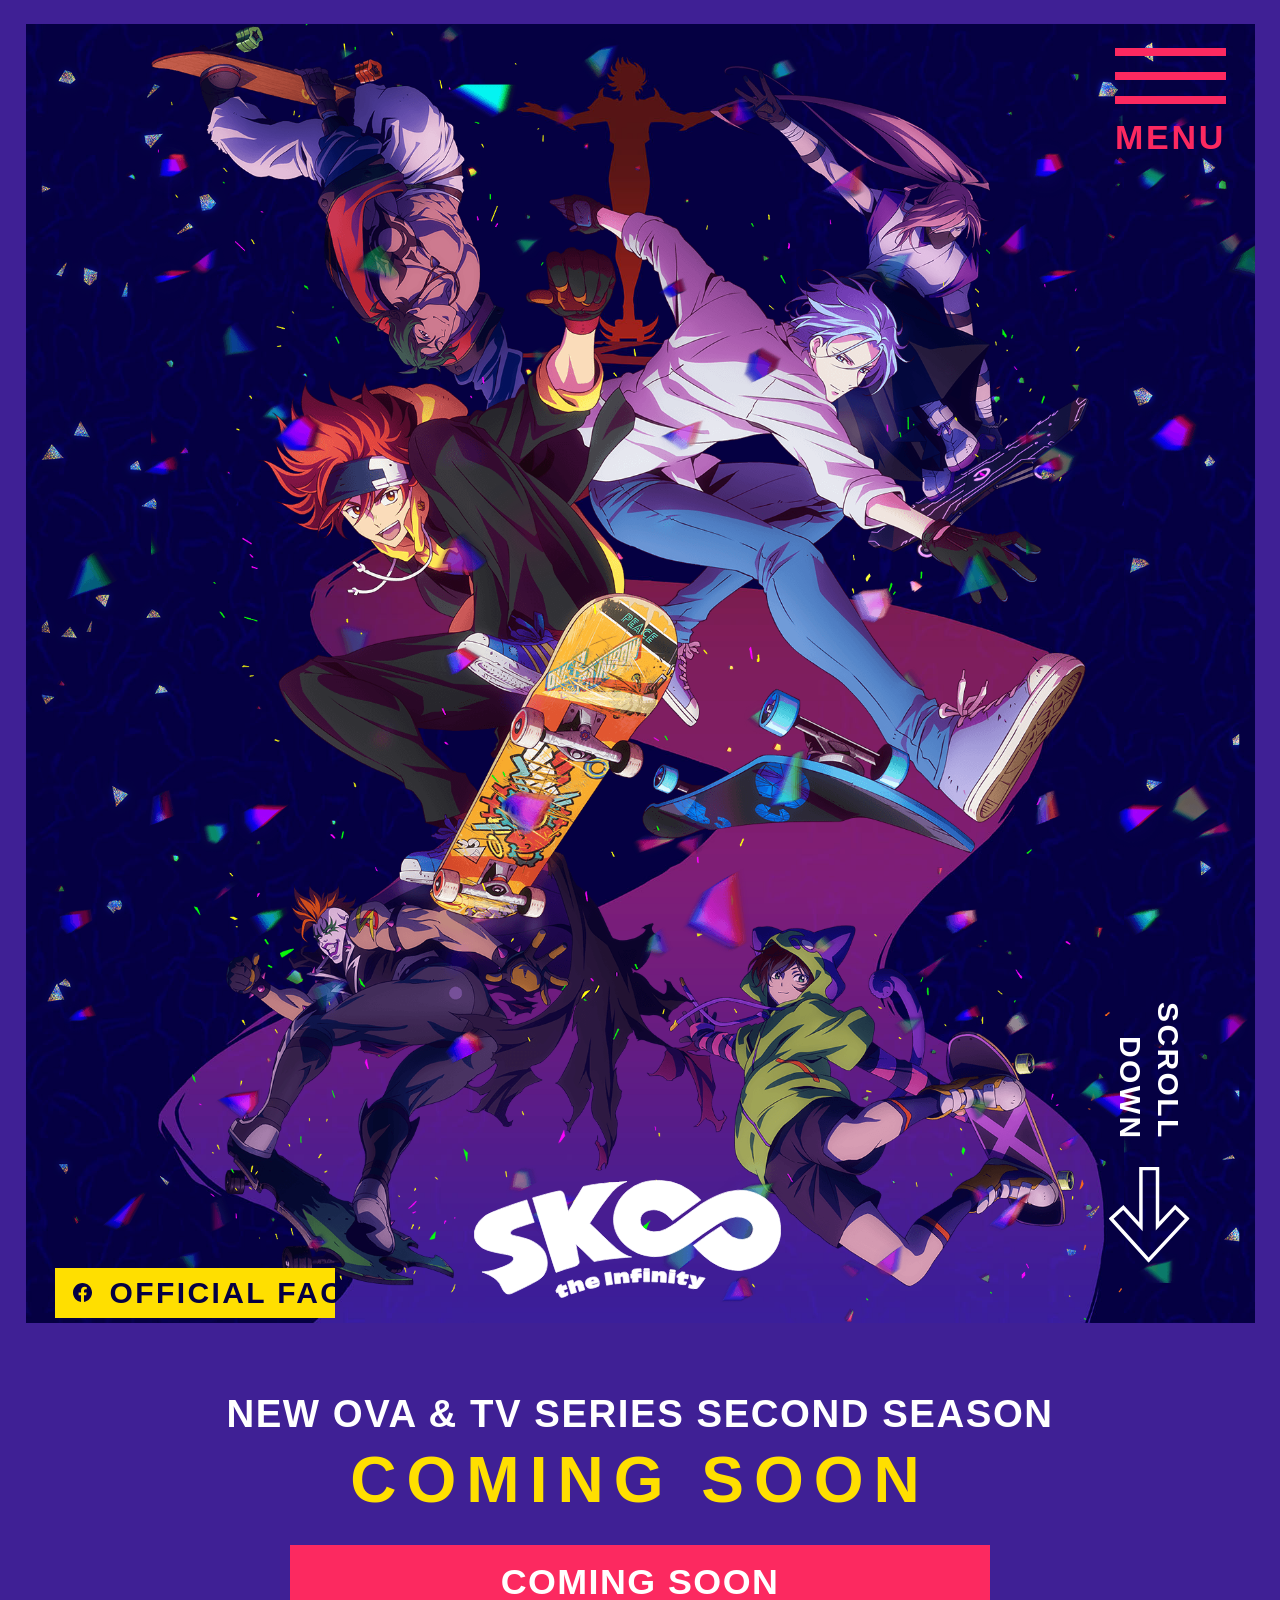
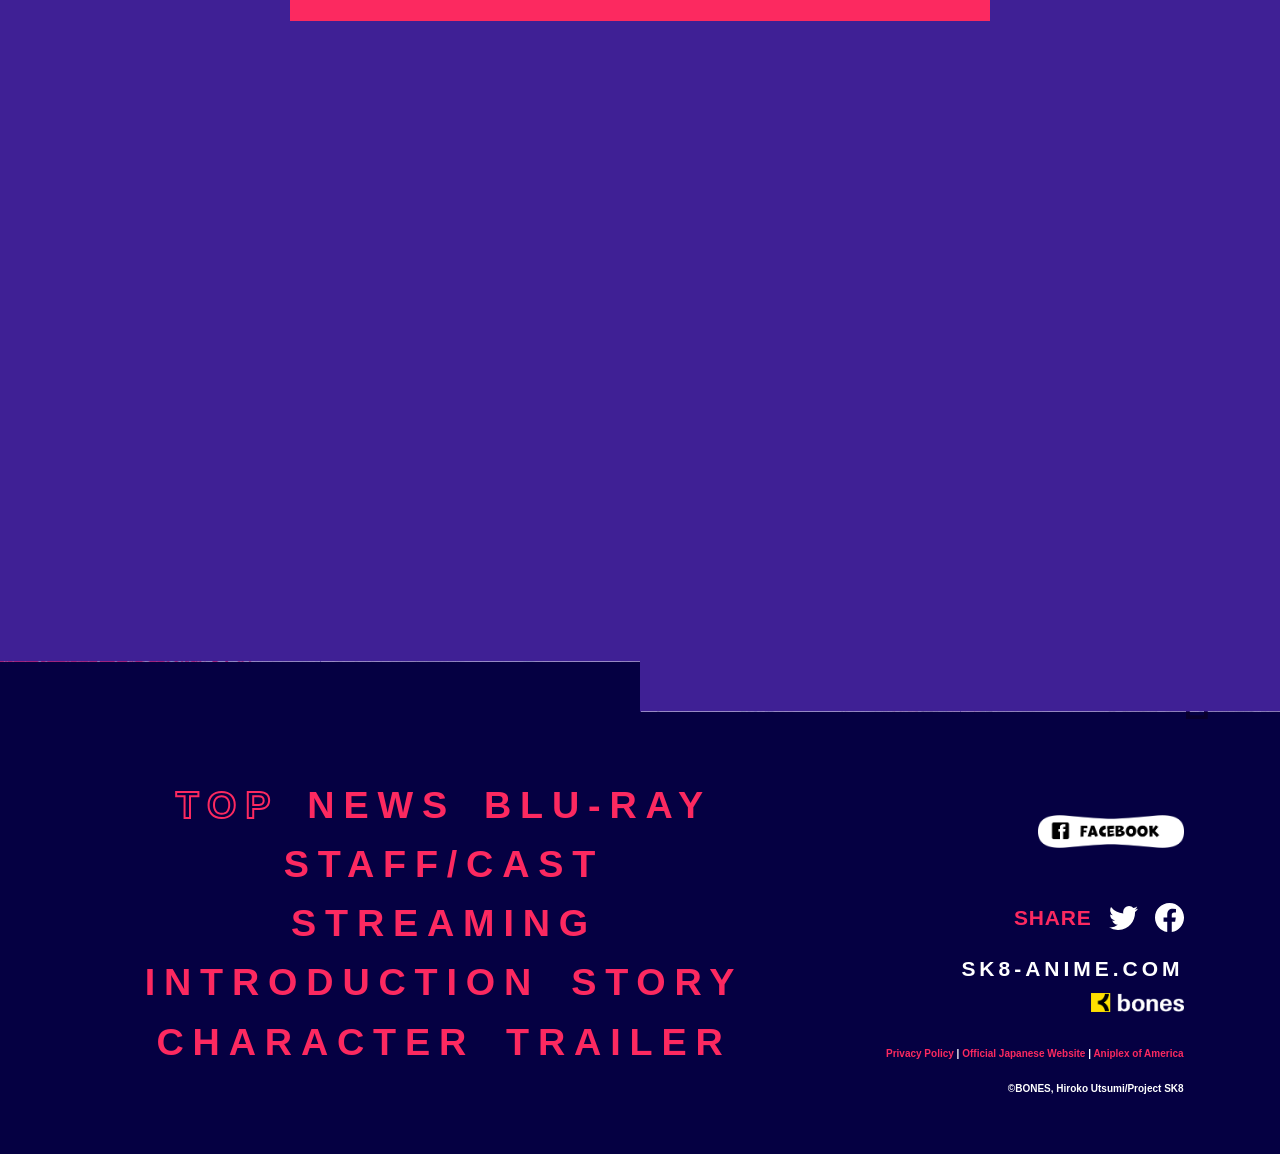
==== commit b28188d2: "!fix - адаптировал бегущую строкун на main" ====
--- a/index.html
+++ b/index.html
@@ -95,6 +95,18 @@
             <p class="announcement__lead">NEW OVA &amp; TV SERIES SECOND SEASON</p>
             <h2 class="announcement__title" id="announcement-title">COMING SOON</h2>
             <a class="announcement__button" href="#">COMING SOON</a>
+            <a class="facebook-ticker facebook-ticker--announcement" href="#" aria-label="Official Facebook SK8">
+                <span class="facebook-ticker__icon" aria-hidden="true">
+                    <img src="img/logo/s_facebook.svg" alt="">
+                </span>
+                <span class="facebook-ticker__viewport">
+                    <span class="facebook-ticker__track">
+                        <span class="facebook-ticker__text">OFFICIAL FACEBOOK SK8 THE INFINITY</span>
+                        <span class="facebook-ticker__text">OFFICIAL FACEBOOK SK8 THE INFINITY</span>
+                        <span class="facebook-ticker__text">OFFICIAL FACEBOOK SK8 THE INFINITY</span>
+                    </span>
+                </span>
+            </a>
         </section>
 
         <section class="news-section js-reveal-section" id="news" aria-labelledby="news-title">
--- a/style.css
+++ b/style.css
@@ -4,6 +4,7 @@
 
 body {
     min-width: 320px;
+    overflow-x: hidden;
     background: #3f2095;
     color: #ffffff;
     font-family: Arial, Helvetica, sans-serif;
@@ -358,8 +359,8 @@
     z-index: 10;
     display: flex;
     align-items: center;
-    width: 22%;
-    min-width: 360px;
+    width: 17%;
+    min-width: 280px;
     height: 50px;
     overflow: hidden;
     background: #ffdf00;
@@ -404,6 +405,10 @@
     white-space: nowrap;
 }
 
+.facebook-ticker--announcement {
+    display: none;
+}
+
 @keyframes facebookTicker {
     from {
         transform: translateX(0);
@@ -411,6 +416,46 @@
 
     to {
         transform: translateX(-33.333%);
+    }
+}
+
+@media (max-width: 900px) {
+    .announcement {
+        padding-bottom: 0;
+    }
+
+    .news-section {
+        margin-top: 0;
+    }
+
+    .hero .facebook-ticker {
+        display: none;
+    }
+
+    .facebook-ticker--announcement {
+        position: relative;
+        left: auto;
+        bottom: auto;
+        z-index: 1;
+        display: flex;
+        width: 100vw;
+        min-width: 0;
+        height: 42px;
+        margin: 58px calc(50% - 50vw) 0;
+    }
+
+    .facebook-ticker--announcement .facebook-ticker__icon {
+        width: 44px;
+    }
+
+    .facebook-ticker--announcement .facebook-ticker__icon img {
+        width: 17px;
+        height: 17px;
+    }
+
+    .facebook-ticker--announcement .facebook-ticker__text {
+        padding-right: 30px;
+        font-size: 24px;
     }
 }
 
@@ -1046,15 +1091,22 @@
 }
 
 .characters-page {
-    background: #3f2095;
+    background: #050042;
 }
 
 .characters-section {
     position: relative;
+    box-sizing: border-box;
     overflow: hidden;
     min-height: 100vh;
-    padding: 0 0 58px;
-    background: #3f2095;
+    padding: 48px 0 172px;
+    background: #050042 url("img/section_characters/bg_orange_sp.jpg") center center / cover no-repeat;
+}
+
+.characters-section *,
+.characters-section *::before,
+.characters-section *::after {
+    box-sizing: border-box;
 }
 
 .characters-section__bg {
@@ -1064,7 +1116,7 @@
     background-repeat: no-repeat;
     background-size: cover;
     background-position: center;
-    transition: transform 1s cubic-bezier(0.16, 1, 0.3, 1);
+    transition: transform 1.45s cubic-bezier(0.16, 1, 0.3, 1);
 }
 
 .characters-section__bg--left {
@@ -1075,13 +1127,10 @@
 }
 
 .characters-section__bg--right {
-    right: 0;
-    width: 74.8%;
-    background-image: url("img/section_characters/bg_orange_sp.jpg");
-    transform: translateX(100%);
-}
-
-.characters-section.is-visible .characters-section__bg {
+    display: none;
+}
+
+.characters-section.is-visible .characters-section__bg--left {
     transform: translateX(0);
 }
 
@@ -1096,16 +1145,16 @@
 
 .characters-section__title {
     position: absolute;
-    top: 8px;
+    top: 56px;
     left: -6px;
     display: block;
     z-index: 2;
     color: #ffdf00;
     font-family: Impact, "Arial Black", Arial, sans-serif;
-    font-size: 82px;
+    font-size: 100px;
     font-weight: 900;
     line-height: 0.78;
-    letter-spacing: 0;
+    letter-spacing: -0.04em;
     text-transform: uppercase;
     writing-mode: vertical-rl;
     text-orientation: mixed;
@@ -1115,7 +1164,7 @@
     display: inline-block;
     opacity: 0;
     transform: translate(-54px, 110px);
-    transition: transform 0.52s cubic-bezier(0.16, 1, 0.3, 1), opacity 0.36s ease;
+    transition: transform 0.68s cubic-bezier(0.16, 1, 0.3, 1), opacity 0.48s ease;
 }
 
 .characters-section.is-visible .characters-section__title-letter {
@@ -1165,21 +1214,21 @@
 
 .characters-section__stage {
     position: relative;
-    padding-left: 270px;
+    padding-left: 190px;
     opacity: 0;
-    transform: translateX(88px);
+    transform: translate(88px, -26px);
     transition: transform 0.95s cubic-bezier(0.16, 1, 0.3, 1), opacity 0.46s ease;
 }
 
 .characters-section.is-visible .characters-section__stage {
     opacity: 1;
-    transform: translateX(0);
+    transform: translate(0, -26px);
     transition-delay: 0.18s;
 }
 
 .characters-section__logo {
-    width: clamp(210px, 18vw, 300px);
-    margin: 0 auto 96px;
+    width: clamp(160px, 13vw, 230px);
+    margin: 0 auto 58px;
     transform: translateY(-46px);
     opacity: 0;
     transition: transform 0.72s cubic-bezier(0.16, 1, 0.3, 1), opacity 0.32s ease;
@@ -1194,19 +1243,19 @@
 .characters-grid {
     display: grid;
     grid-template-columns: repeat(3, minmax(0, 1fr));
-    gap: 26px;
-    width: min(100%, 1080px);
-    margin: 0 auto;
+    gap: 22px;
+    width: 920px;
+    margin: 16px auto 32px;
 }
 
 .characters-card {
     position: relative;
     display: flex;
     align-items: center;
-    min-height: 158px;
-    padding: 18px 24px;
+    min-height: 136px;
+    padding: 14px 20px;
     overflow: hidden;
-    background: #101010 url("img/section_characters/thumb_base.jpg") center center / cover no-repeat;
+    background: #101010;
     color: #ffffff;
     text-decoration: none;
     opacity: 0;
@@ -1214,11 +1263,85 @@
     transition: transform 0.65s cubic-bezier(0.16, 1, 0.3, 1), opacity 0.36s ease;
 }
 
+.characters-card::before,
 .characters-card::after {
     content: "";
     position: absolute;
     inset: 0;
-    background: linear-gradient(90deg, rgba(0, 0, 0, 0.08) 0%, rgba(0, 0, 0, 0.42) 44%, rgba(0, 0, 0, 0.76) 100%);
+}
+
+.characters-card::before {
+    background: url("img/section_characters/thumb_base.jpg") center center / cover no-repeat;
+}
+
+.characters-card::after {
+    display: none;
+}
+
+.characters-card--reki::after,
+.characters-card--langa::after,
+.characters-card--miya::after,
+.characters-card--shadow::after,
+.characters-card--cherry::after,
+.characters-card--joe::after,
+.characters-card--adam::after,
+.characters-card--kikuchi::after {
+    display: block;
+    transform: scaleX(0);
+    transform-origin: right center;
+    transition: transform 0.62s cubic-bezier(0.16, 1, 0.3, 1);
+}
+
+.characters-card--reki::after {
+    background: #ffdf00;
+}
+
+.characters-card--langa::after {
+    background: #79b5db;
+}
+
+.characters-card--miya::after {
+    background: #c8eb2c;
+}
+
+.characters-card--shadow::after {
+    background: #8c72d3;
+}
+
+.characters-card--cherry::after {
+    background: #e589bd;
+}
+
+.characters-card--joe::after {
+    background: #5bc27f;
+}
+
+.characters-card--adam::after {
+    background: #ed3f4a;
+}
+
+.characters-card--kikuchi::after {
+    background: #bfbfbf;
+}
+
+.characters-card--reki:hover::after,
+.characters-card--reki:focus-visible::after,
+.characters-card--langa:hover::after,
+.characters-card--langa:focus-visible::after,
+.characters-card--miya:hover::after,
+.characters-card--miya:focus-visible::after,
+.characters-card--shadow:hover::after,
+.characters-card--shadow:focus-visible::after,
+.characters-card--cherry:hover::after,
+.characters-card--cherry:focus-visible::after,
+.characters-card--joe:hover::after,
+.characters-card--joe:focus-visible::after,
+.characters-card--adam:hover::after,
+.characters-card--adam:focus-visible::after,
+.characters-card--kikuchi:hover::after,
+.characters-card--kikuchi:focus-visible::after {
+    transform: scaleX(1);
+    transform-origin: left center;
 }
 
 .characters-section.is-visible .characters-card {
@@ -1273,52 +1396,27 @@
     position: absolute;
     left: 0;
     bottom: 0;
+    width: auto;
+    height: 100%;
     max-width: none;
+    object-fit: contain;
     pointer-events: none;
+}
+
+.characters-card--shadow .characters-card__image {
+    left: 12px;
 }
 
 .characters-card__name {
     margin-left: auto;
     font-family: Impact, "Arial Black", Arial, sans-serif;
-    font-size: clamp(34px, 2.3vw, 52px);
+    font-size: clamp(30px, 2.05vw, 46px);
     font-weight: 900;
     line-height: 0.96;
     letter-spacing: 0.03em;
     text-align: right;
 }
 
-.characters-card--reki .characters-card__image {
-    width: 75%;
-}
-
-.characters-card--langa .characters-card__image {
-    width: 75%;
-}
-
-.characters-card--miya .characters-card__image {
-    width: 76%;
-}
-
-.characters-card--shadow .characters-card__image {
-    width: 86%;
-}
-
-.characters-card--cherry .characters-card__image {
-    width: 75%;
-}
-
-.characters-card--joe .characters-card__image {
-    width: 78%;
-}
-
-.characters-card--adam .characters-card__image {
-    width: 77%;
-}
-
-.characters-card--kikuchi .characters-card__image {
-    width: 58%;
-}
-
 .characters-card--cherry .characters-card__name,
 .characters-card--kikuchi .characters-card__name {
     max-width: 44%;
@@ -1326,17 +1424,33 @@
 }
 
 .characters-section__sub {
+    position: relative;
     display: grid;
-    grid-template-columns: 1fr auto;
+    grid-template-columns: 1fr;
     align-items: center;
-    gap: 18px;
-    width: min(100%, 632px);
-    min-height: 102px;
-    margin: 98px auto 0;
-    padding: 0 28px 0 148px;
-    background: #050505 url("img/section_characters/thumb_base.jpg") center center / cover no-repeat;
+    justify-items: center;
+    width: min(100%, 500px);
+    min-height: 68px;
+    margin: 46px auto 0;
+    padding: 0 56px;
+    overflow: hidden;
+    background: #050505;
     color: #ffdf00;
     text-decoration: none;
+}
+
+.characters-section__sub::before {
+    content: "";
+    position: absolute;
+    inset: 0;
+    background: url("img/section_characters/btn_base.png") center center / cover no-repeat;
+    transform: scale(1);
+    transition: transform 0.65s cubic-bezier(0.16, 1, 0.3, 1);
+}
+
+.characters-section__sub:hover::before,
+.characters-section__sub:focus-visible::before {
+    transform: scale(1.12);
 }
 
 .characters-section__sub-text,
@@ -1347,16 +1461,26 @@
 
 .characters-section__sub-text {
     font-family: Impact, "Arial Black", Arial, sans-serif;
-    font-size: clamp(34px, 2.5vw, 50px);
+    font-size: clamp(24px, 1.85vw, 36px);
     font-weight: 900;
     line-height: 1;
     letter-spacing: 0.03em;
+    text-align: center;
+    transform-origin: center;
+    transition: transform 0.65s cubic-bezier(0.16, 1, 0.3, 1);
 }
 
 .characters-section__sub-arrow {
-    font-size: 66px;
+    position: absolute;
+    right: 24px;
+    font-size: 54px;
     line-height: 1;
     transition: transform 0.35s cubic-bezier(0.16, 1, 0.3, 1);
+}
+
+.characters-section__sub:hover .characters-section__sub-text,
+.characters-section__sub:focus-visible .characters-section__sub-text {
+    transform: scale(1.08);
 }
 
 .characters-section__sub:hover .characters-section__sub-arrow,
@@ -1366,7 +1490,7 @@
 
 .characters-section__bottom-bg {
     position: absolute;
-    inset: auto 0 0;
+    inset: auto 0 -2px;
     z-index: 1;
     height: 58px;
     pointer-events: none;
@@ -1414,41 +1538,253 @@
     transform: translateX(14px);
 }
 
+@media (max-width: 900px) {
+    .burger {
+        top: 12px;
+        right: 14px;
+        gap: 7px;
+        width: 58px;
+    }
+
+    .burger__lines {
+        gap: 7px;
+    }
+
+    .burger__line {
+        height: 5px;
+    }
+
+    .burger:hover .burger__line:nth-child(1),
+    .burger:focus-visible .burger__line:nth-child(1),
+    .burger.is-open .burger__line:nth-child(1) {
+        transform: translateY(12px);
+    }
+
+    .burger:hover .burger__line:nth-child(3),
+    .burger:focus-visible .burger__line:nth-child(3),
+    .burger.is-open .burger__line:nth-child(3) {
+        transform: translateY(-12px);
+    }
+
+    .burger__text {
+        font-size: 18px;
+    }
+
+    .announcement {
+        padding-bottom: 0;
+    }
+
+    .news-section {
+        margin-top: 0;
+    }
+
+    .footer {
+        min-height: auto;
+    }
+
+    .footer__inner {
+        display: block;
+        width: min(100% - 36px, 760px);
+        padding: 52px 0 42px;
+    }
+
+    .footer__nav {
+        align-items: center;
+        gap: 16px;
+        max-width: none;
+        font-size: clamp(25px, 6.5vw, 52px);
+        line-height: 1;
+        letter-spacing: 0.045em;
+        text-align: center;
+    }
+
+    .footer__nav-row,
+    .footer__nav-row:nth-child(4),
+    .footer__nav-row:nth-child(5) {
+        justify-content: center;
+        gap: 0.34em;
+        white-space: nowrap;
+    }
+
+    .footer__nav-link:not(.footer__nav-link--current):hover,
+    .footer__nav-link:not(.footer__nav-link--current):focus-visible,
+    .footer__nav-link--current {
+        -webkit-text-stroke-width: 1.5px;
+    }
+
+    .footer__side {
+        justify-items: center;
+        margin-top: 72px;
+        padding-top: 0;
+        text-align: center;
+    }
+
+    .footer__facebook {
+        width: clamp(134px, 31vw, 224px);
+    }
+
+    .footer__share {
+        justify-self: center;
+        gap: 28px;
+        margin-top: 54px;
+    }
+
+    .footer__share-label {
+        font-size: clamp(15px, 3.4vw, 26px);
+    }
+
+    .footer__share-link {
+        width: clamp(20px, 4.8vw, 36px);
+        height: clamp(20px, 4.8vw, 36px);
+    }
+
+    .footer__site {
+        margin-top: 50px;
+        font-size: clamp(26px, 6.5vw, 50px);
+        text-align: center;
+    }
+
+    .footer__studio {
+        width: clamp(116px, 27vw, 206px);
+        margin-top: 26px;
+    }
+
+    .footer__meta {
+        justify-self: center;
+        margin-top: 54px;
+        text-align: center;
+    }
+
+    .footer__policy,
+    .footer__copy {
+        font-size: clamp(8px, 1.7vw, 12px);
+        line-height: 1.45;
+    }
+
+    .characters-section {
+        min-height: auto;
+        padding: 0 0 122px;
+    }
+
+    .characters-section__bg--left {
+        top: 8px;
+        bottom: auto;
+        width: 100%;
+        height: 282px;
+        background-image: url("img/section_characters/bg_img_sp_mobile.png");
+        background-position: center center;
+        background-size: cover;
+        transform: translateX(-100%);
+    }
+
+    .characters-section__inner {
+        width: 100%;
+        padding: 0 8px;
+    }
+
+    .characters-section__title {
+        top: 206px;
+        left: 50%;
+        font-size: clamp(42px, 11.8vw, 94px);
+        line-height: 0.8;
+        letter-spacing: 0;
+        writing-mode: horizontal-tb;
+        transform: translateX(-50%);
+        white-space: nowrap;
+    }
+
+    .characters-section__title-letter {
+        transform: translate(-96px, 84px);
+    }
+
+    .characters-section__stage {
+        left: auto;
+        width: auto;
+        margin-left: 0;
+        padding-left: 0;
+        padding-top: 0;
+        transform: translate(88px, 0);
+    }
+
+    .characters-section.is-visible .characters-section__stage {
+        transform: translate(0, 0);
+    }
+
+    .characters-section__logo {
+        width: 170px;
+        margin: 0 auto 298px;
+    }
+
+    .characters-grid {
+        grid-template-columns: repeat(2, minmax(0, 1fr));
+        gap: 8px;
+        width: 100%;
+        max-width: 884px;
+        margin: 0 auto 42px;
+    }
+
+    .characters-card {
+        min-height: clamp(82px, 23.7vw, 212px);
+        padding: clamp(8px, 1.7vw, 18px);
+    }
+
+    .characters-card__name {
+        font-size: clamp(18px, 5vw, 44px);
+    }
+
+    .characters-section__sub {
+        width: min(76%, 680px);
+        min-height: clamp(52px, 11.8vw, 106px);
+        margin-top: 42px;
+        padding: 0 clamp(36px, 8vw, 82px);
+    }
+
+    .characters-section__sub-text {
+        font-size: clamp(18px, 4.3vw, 38px);
+    }
+
+    .characters-section__sub-arrow {
+        right: clamp(14px, 4vw, 32px);
+        font-size: clamp(34px, 7vw, 58px);
+    }
+}
+
 @media (max-width: 700px) {
     .burger {
-        top: 28px;
-        right: 24px;
-        gap: 10px;
+        top: 7px;
+        right: 8px;
+        gap: 5px;
+        width: 42px;
     }
 
     .burger__lines {
-        gap: 10px;
+        gap: 5px;
     }
 
     .burger__line {
-        height: 7px;
+        height: 4px;
     }
 
     .burger:hover .burger__line:nth-child(1),
     .burger:focus-visible .burger__line:nth-child(1) {
-        transform: translateY(17px);
+        transform: translateY(9px);
     }
 
     .burger:hover .burger__line:nth-child(3),
     .burger:focus-visible .burger__line:nth-child(3) {
-        transform: translateY(-17px);
+        transform: translateY(-9px);
     }
 
     .burger__text {
-        font-size: 24px;
+        font-size: 13px;
     }
 
     .burger.is-open .burger__line:nth-child(1) {
-        transform: translateY(17px);
+        transform: translateY(9px);
     }
 
     .burger.is-open .burger__line:nth-child(3) {
-        transform: translateY(-17px);
+        transform: translateY(-9px);
     }
 
     .menu-panel {
@@ -1493,7 +1829,7 @@
         width: 58%;
     }
 
-    .facebook-ticker {
+    .hero .facebook-ticker {
         left: 0;
         bottom: 10%;
         width: 72%;
@@ -1531,7 +1867,7 @@
     }
 
     .announcement {
-        padding: 18px 18px 26px;
+        padding: 18px 18px 0;
     }
 
     .announcement__title {
@@ -1545,7 +1881,7 @@
     }
 
     .news-section {
-        margin-top: 48px;
+        margin-top: 0;
         padding: 62px 18px 116px;
     }
 
@@ -1626,59 +1962,67 @@
 
     .characters-section {
         min-height: auto;
-        padding-bottom: 42px;
+        padding-bottom: 104px;
     }
 
     .characters-section__bg--left {
-        width: 38%;
-        background-position: 28% center;
+        top: 8px;
+        width: 100%;
+        height: 112px;
+        background-position: center center;
     }
 
     .characters-section__bg--right {
-        width: 74%;
-        background-position: 58% center;
+        display: none;
     }
 
     .characters-section__inner {
         display: block;
         width: 100%;
-        padding: 28px 18px 0 0;
+        padding: 0 5px;
     }
 
     .characters-section__title {
         position: absolute;
-        top: 8px;
-        left: -10px;
-        font-size: 48px;
-        line-height: 0.8;
+        top: 96px;
+        left: 50%;
+        font-size: clamp(30px, 11.3vw, 46px);
+        line-height: 0.82;
         z-index: 2;
+        transform: translateX(-50%);
+        writing-mode: horizontal-tb;
+        white-space: nowrap;
     }
 
     .characters-section__title-letter {
-        transform: translate(-22px, 56px);
+        transform: translate(-54px, 48px);
     }
 
     .characters-section__stage {
-        padding-left: 92px;
+        padding-left: 0;
+        padding-top: 0;
     }
 
     .characters-section__logo {
-        width: 180px;
-        margin: 12px auto 42px;
+        width: 118px;
+        margin: 0 auto 156px;
     }
 
     .characters-grid {
-        grid-template-columns: 1fr;
-        gap: 14px;
+        grid-template-columns: repeat(2, minmax(0, 1fr));
+        gap: 5px;
+        width: 100%;
+        max-width: none;
+        margin-bottom: 26px;
     }
 
     .characters-card {
-        min-height: 124px;
-        padding: 14px 18px;
+        min-height: clamp(62px, 23vw, 100px);
+        padding: 7px;
     }
 
     .characters-card__name {
-        font-size: 34px;
+        font-size: clamp(14px, 5.1vw, 22px);
     }
 
     .characters-card--cherry .characters-card__name,
@@ -1687,18 +2031,19 @@
     }
 
     .characters-section__sub {
-        width: calc(100% - 36px);
-        min-height: 74px;
-        margin-top: 42px;
-        padding: 0 20px 0 74px;
+        width: 76%;
+        min-height: clamp(36px, 12vw, 52px);
+        margin-top: 26px;
+        padding: 0 34px;
     }
 
     .characters-section__sub-text {
-        font-size: 26px;
+        font-size: clamp(14px, 4.4vw, 19px);
     }
 
     .characters-section__sub-arrow {
-        font-size: 46px;
+        right: 14px;
+        font-size: 28px;
     }
 
     .characters-section__bottom-bg {
@@ -1716,47 +2061,4 @@
         width: 74px;
     }
 
-    .footer {
-        min-height: auto;
-    }
-
-    .footer__inner {
-        display: block;
-        width: 88%;
-        padding: 58px 0 120px;
-    }
-
-    .footer__nav {
-        align-items: flex-start;
-        gap: 18px;
-        font-size: 26px;
-        text-align: left;
-    }
-
-    .footer__nav-row {
-        flex-wrap: wrap;
-        justify-content: flex-start;
-        gap: 14px 20px;
-        white-space: normal;
-    }
-
-    .footer__side {
-        margin-top: 48px;
-        padding-top: 0;
-    }
-
-    .footer__facebook {
-        width: 170px;
-        margin-left: 0;
-    }
-
-    .footer__share {
-        margin-top: 38px;
-    }
-
-    .footer__meta {
-        margin-top: 34px;
-        text-align: left;
-    }
-
-}
+}
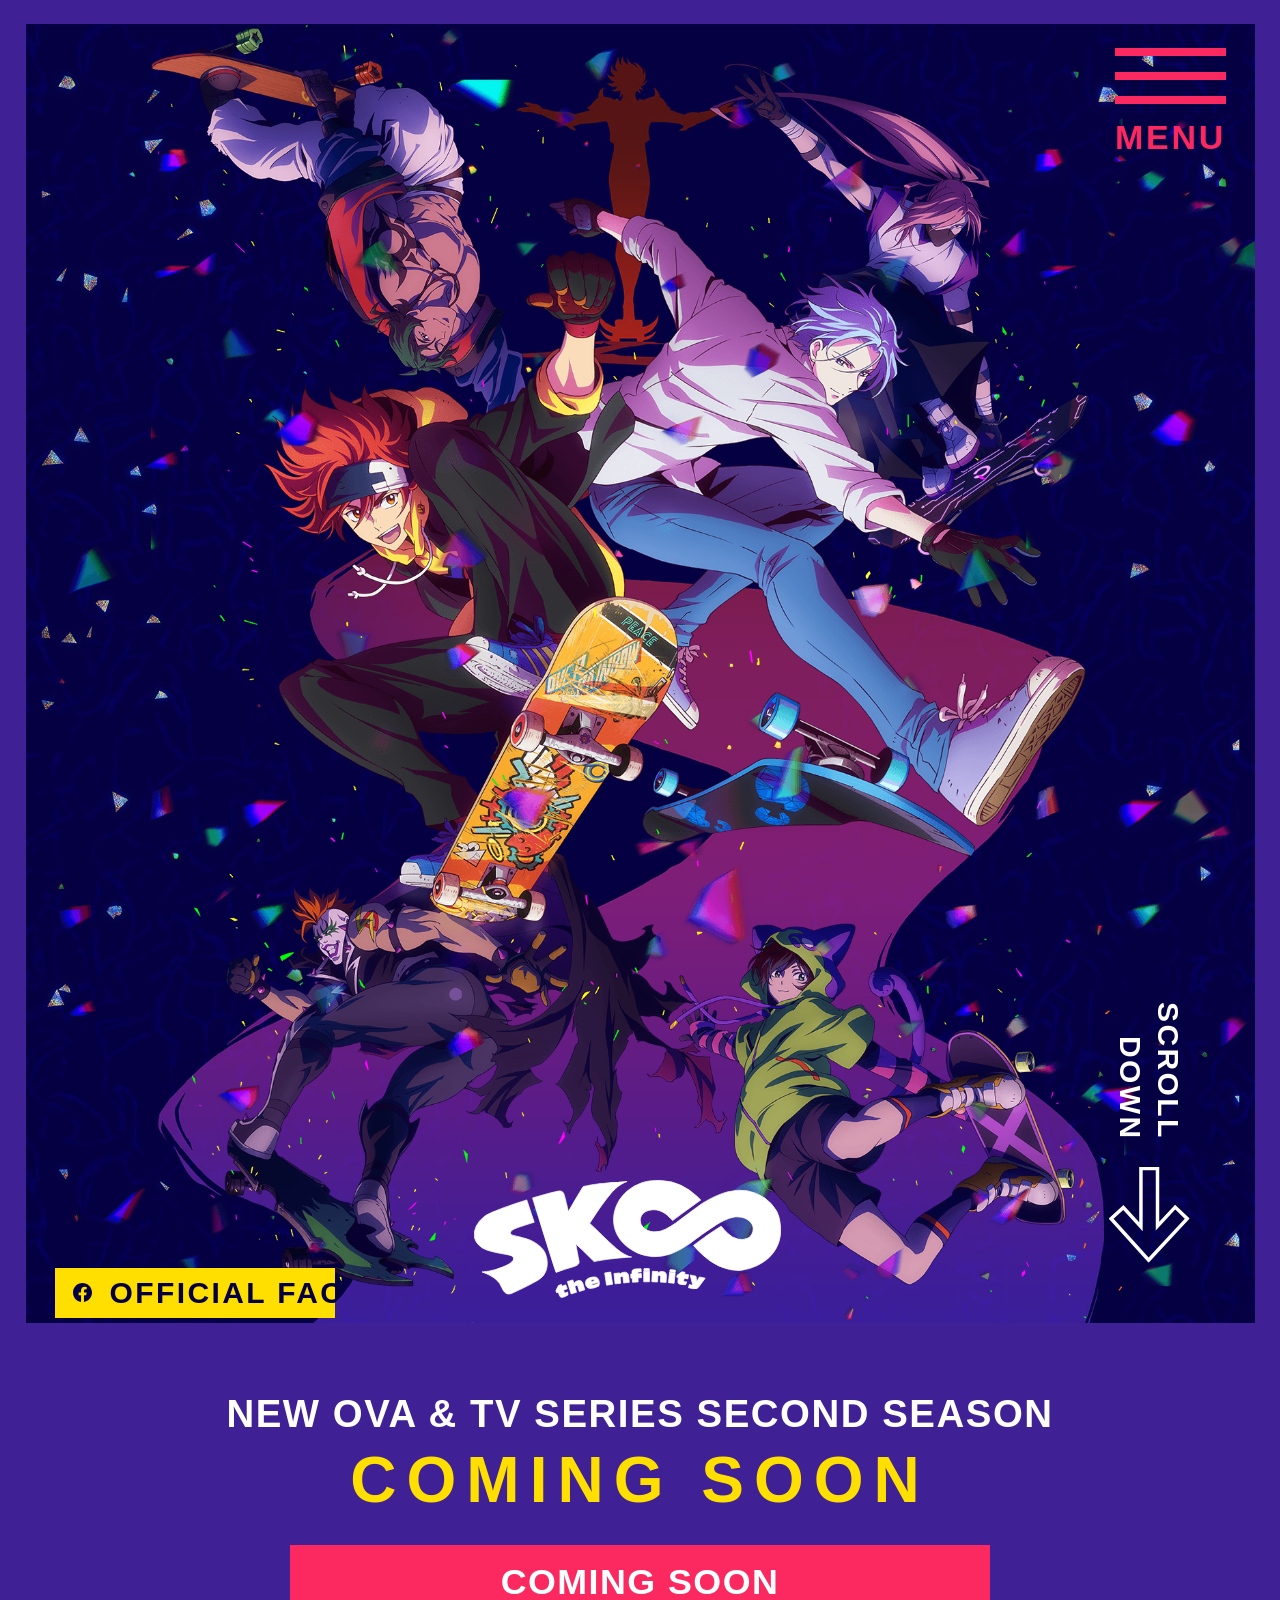
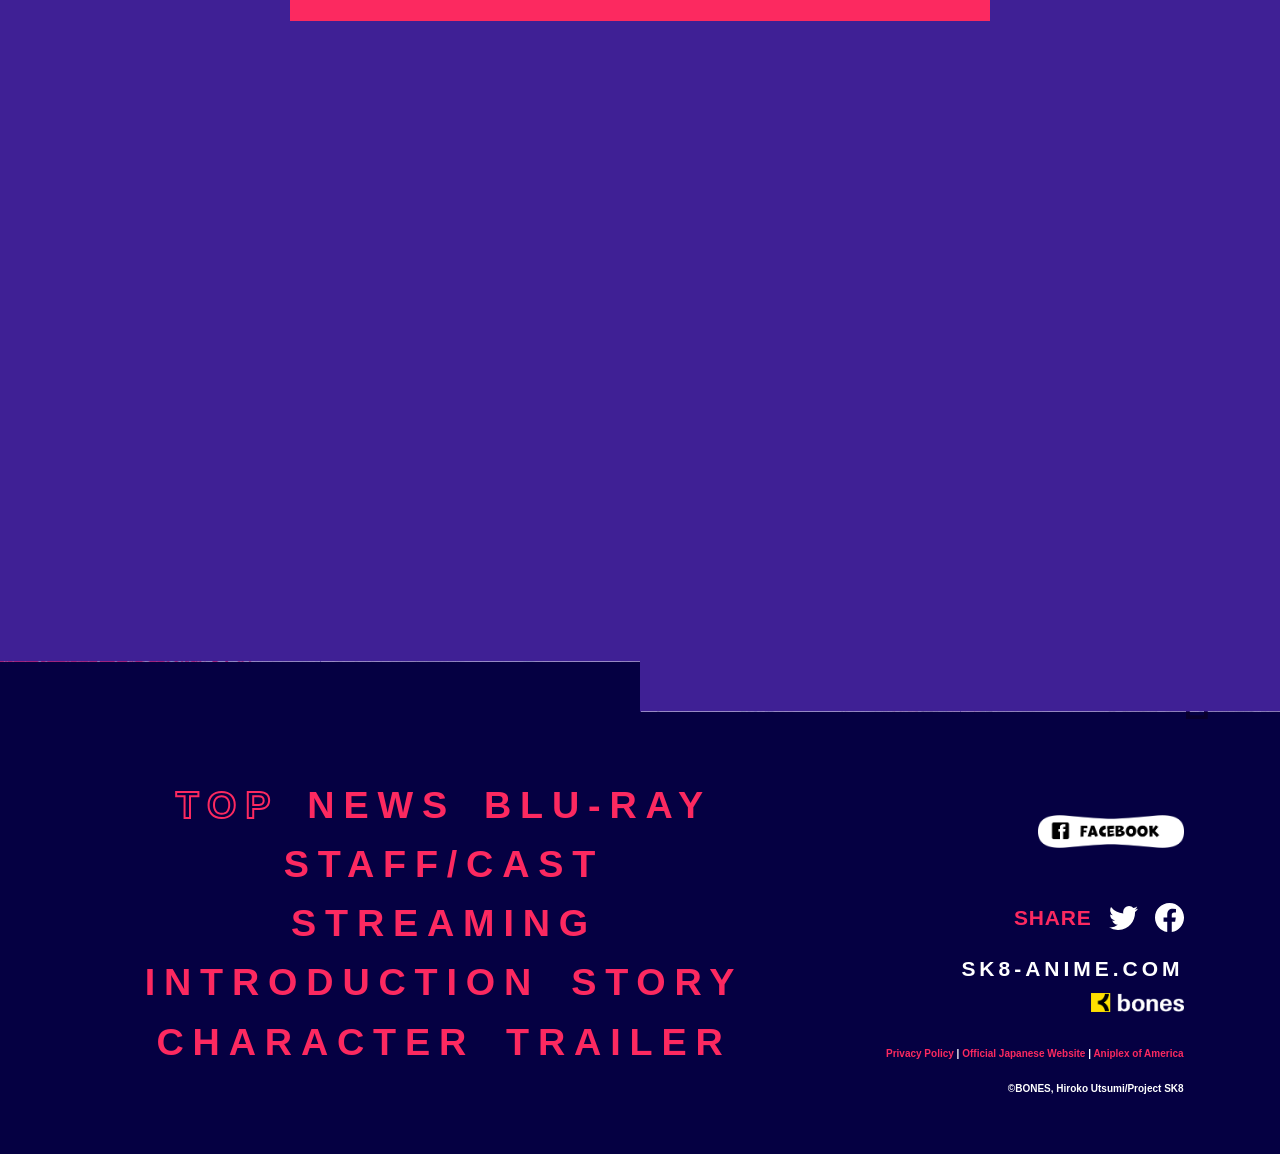
==== commit 4162552f: "!Fix - сделал адаптацию wrapper" ====
--- a/index.html
+++ b/index.html
@@ -89,6 +89,7 @@
                 <img class="hero__lame hero__lame--front hero__layer" src="img/kv_lame_r_03.png" alt="" data-depth="34">
                 <img class="hero__lame hero__lame--small hero__layer" src="img/kv_lame_s.png" alt="" data-depth="-38">
             </div>
+            <img class="hero__mobile-logo" src="img/logo/logo.svg" alt="SK8 the Infinity">
         </header>
 
         <section class="announcement" aria-labelledby="announcement-title">
--- a/style.css
+++ b/style.css
@@ -273,7 +273,7 @@
     justify-content: center;
     min-height: 100vh;
     background: #3f2095;
-    overflow: hidden;
+    overflow: visible;
     padding-top: 24px;
 }
 
@@ -344,7 +344,7 @@
     position: absolute;
     left: 49%;
     bottom: 2.2%;
-    z-index: 30;
+    z-index: 80;
     width: 25%;
     height: auto;
     transform: translateX(-50%) rotate(-4deg);
@@ -1403,6 +1403,10 @@
     pointer-events: none;
 }
 
+.hero__mobile-logo {
+    display: none;
+}
+
 .characters-card--shadow .characters-card__image {
     left: 12px;
 }
@@ -1539,6 +1543,12 @@
 }
 
 @media (max-width: 900px) {
+    .hero {
+        position: relative;
+        z-index: 3;
+        overflow: visible;
+    }
+
     .burger {
         top: 12px;
         right: 14px;
@@ -1570,8 +1580,42 @@
         font-size: 18px;
     }
 
+    .hero__logo {
+        display: none;
+    }
+
+    .hero__mobile-logo {
+        position: absolute;
+        left: 50%;
+        bottom: -46px;
+        z-index: 999;
+        display: block;
+        width: clamp(168px, 48vw, 320px);
+        height: auto;
+        transform: translateX(-50%) rotate(-4deg);
+        pointer-events: none;
+    }
+
+    .scroll-down {
+        display: none;
+    }
+
     .announcement {
         padding-bottom: 0;
+    }
+
+    .announcement__lead,
+    .announcement__title {
+        white-space: nowrap;
+    }
+
+    .announcement__lead {
+        font-size: clamp(14px, 3.6vw, 32px);
+    }
+
+    .announcement__title {
+        font-size: clamp(29px, 8.7vw, 78px);
+        letter-spacing: 0.08em;
     }
 
     .news-section {
@@ -1818,15 +1862,23 @@
 
     .hero {
         align-items: stretch;
+        justify-content: center;
+        min-height: auto;
+        margin-bottom: 58px;
+        padding-top: 0;
+        position: relative;
+        z-index: 3;
     }
 
     .hero__wrapper {
-        width: 100vw;
+        width: 118vw;
+        margin-left: -9vw;
+        overflow: hidden;
+        contain: layout;
     }
 
     .hero__logo {
-        bottom: 2.8%;
-        width: 58%;
+        display: none;
     }
 
     .hero .facebook-ticker {
@@ -1867,12 +1919,12 @@
     }
 
     .announcement {
-        padding: 18px 18px 0;
+        margin-top: -2px;
+        padding: 18px 10px 0;
     }
 
     .announcement__title {
         margin-top: 10px;
-        font-size: clamp(32px, 11vw, 52px);
     }
 
     .announcement__button {
@@ -2062,3 +2114,33 @@
     }
 
 }
+
+@media (max-width: 360px) {
+    .hero__wrapper {
+        width: 126vw;
+        margin-left: -13vw;
+    }
+
+    .hero__logo {
+        display: none;
+    }
+
+    .hero__mobile-logo {
+        bottom: -36px;
+        width: clamp(154px, 52vw, 190px);
+    }
+
+    .announcement {
+        padding-top: 20px;
+    }
+
+    .announcement__lead {
+        font-size: 15px;
+    }
+
+    .announcement__title {
+        margin-top: 10px;
+        font-size: 34px;
+        letter-spacing: 0.08em;
+    }
+}
